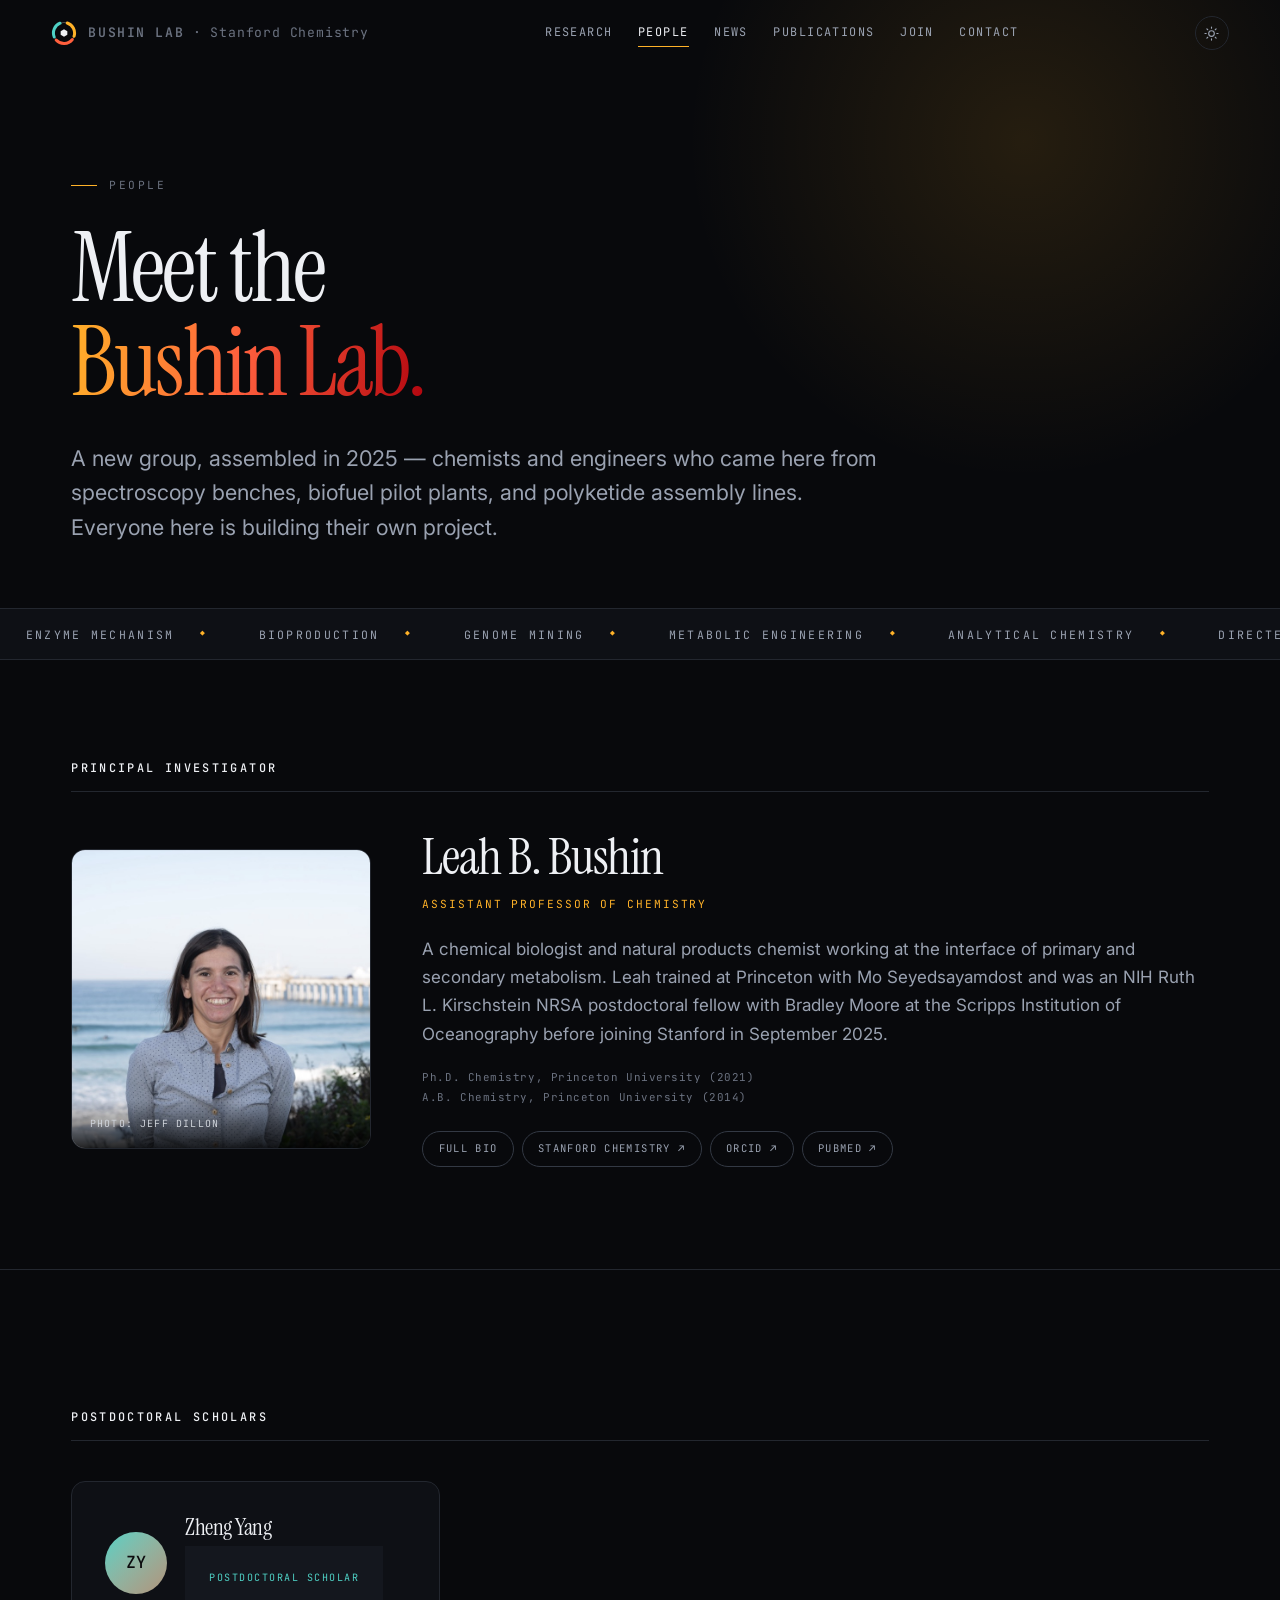
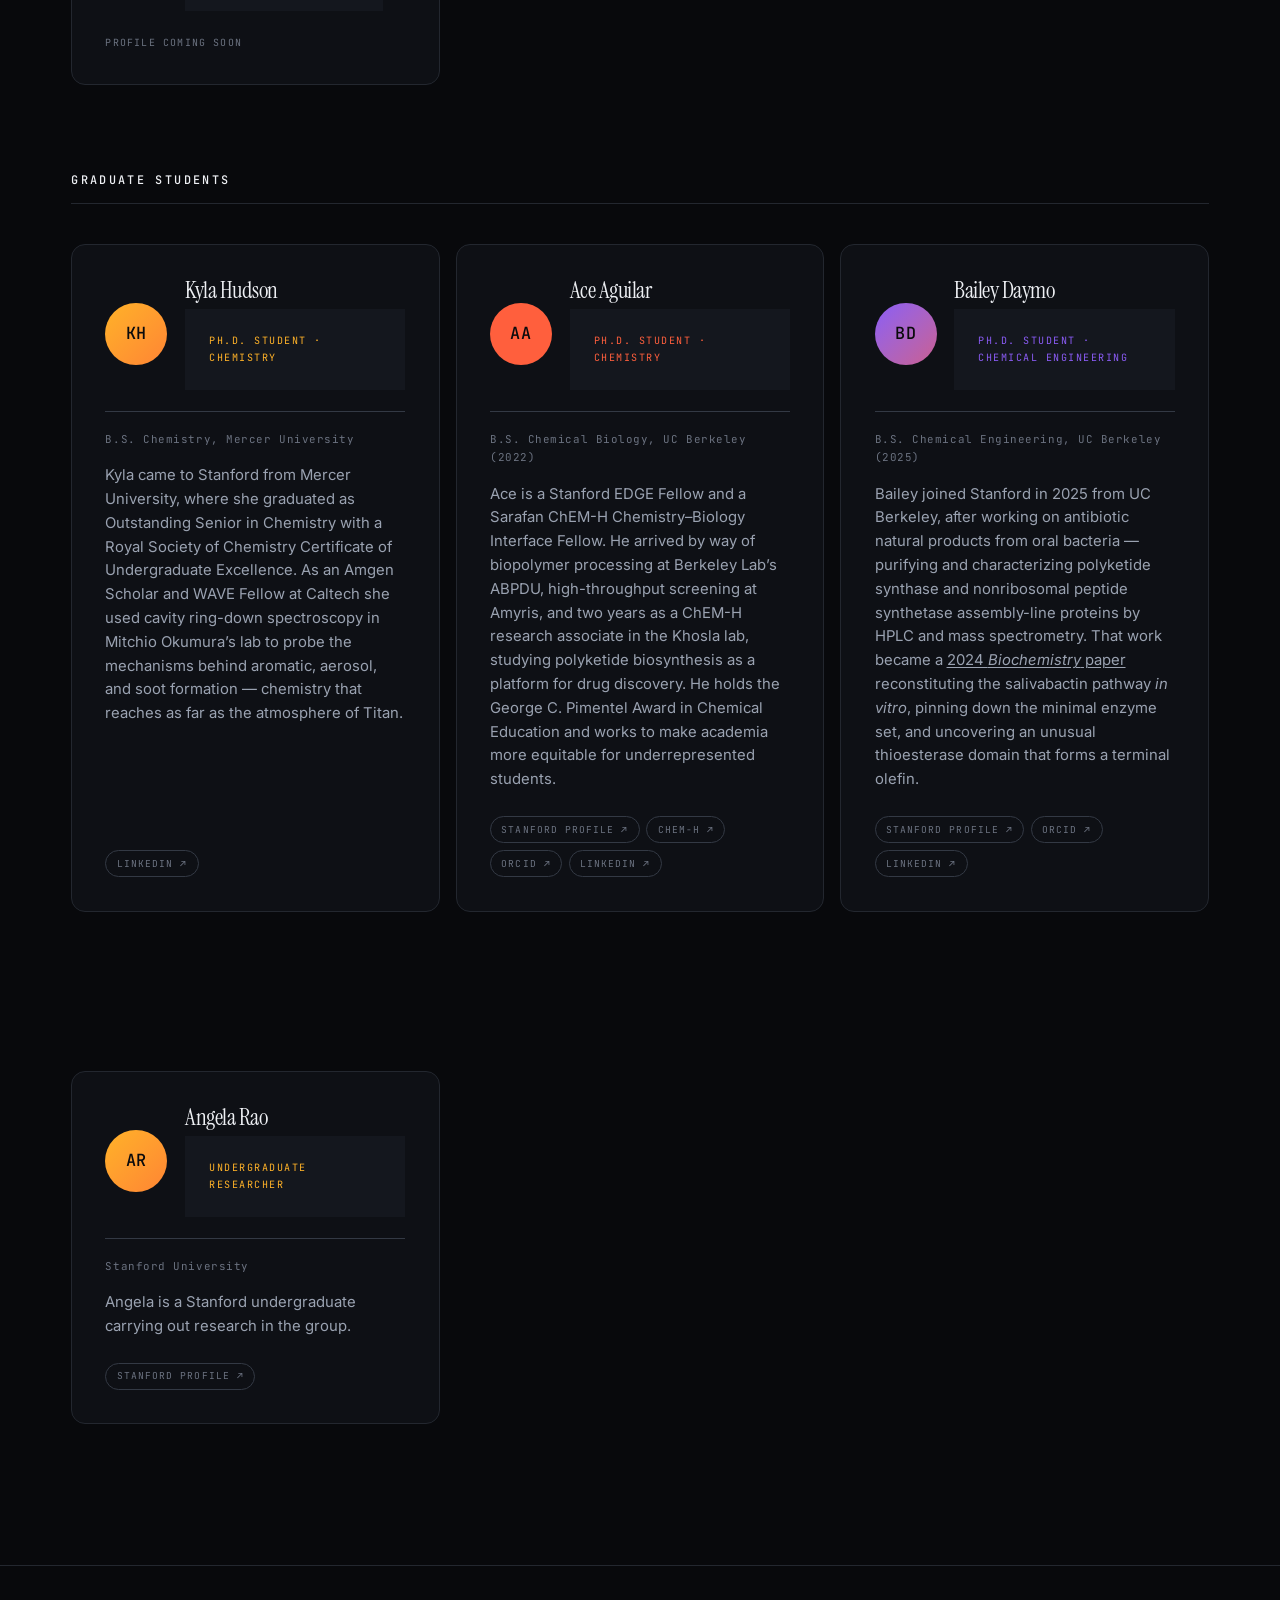
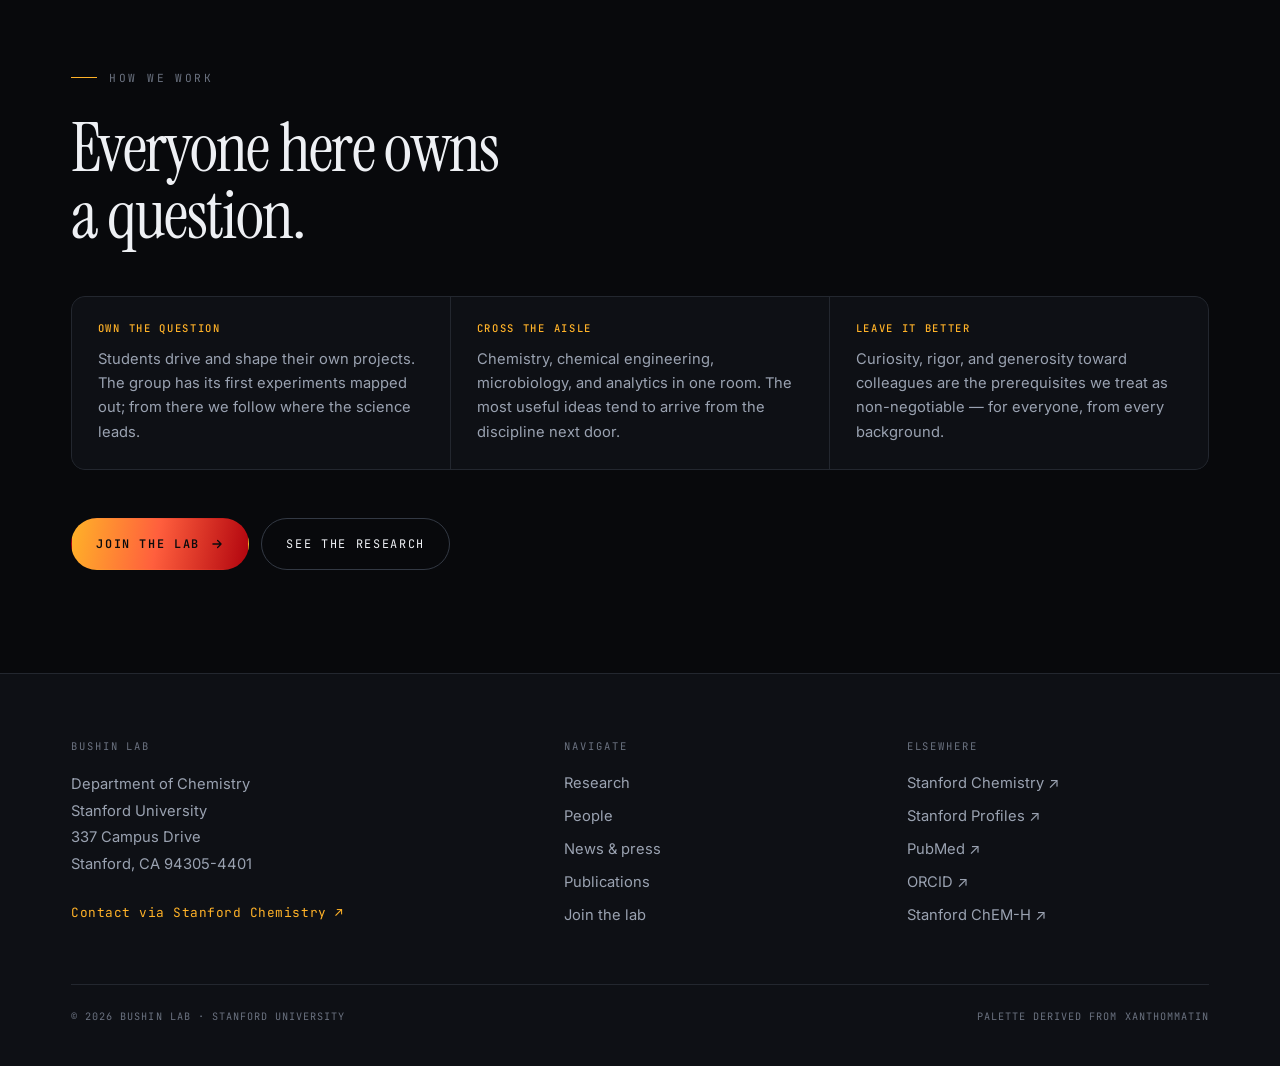
==== people.html @ 957e8f1e "Polish pass, mobile fixes, and a maintenance README Bug, mobile: publications were completely unclic" ====
<!doctype html>
<html lang="en" data-theme="dark">
<head>
<meta charset="utf-8">
<meta name="viewport" content="width=device-width, initial-scale=1">
<meta name="theme-color" content="#08090c" media="(prefers-color-scheme: dark)">
<meta name="theme-color" content="#fbfaf7" media="(prefers-color-scheme: light)">
<title>Meet the Bushin Lab — People · Stanford Chemistry</title>
<meta name="description" content="The people of the Bushin Lab at Stanford Chemistry — principal investigator Leah B. Bushin, postdoctoral scholars, graduate students, and undergraduate researchers.">
<link rel="canonical" href="https://yeatmanlab.github.io/bushin-lab-website/people.html">
<meta property="og:url" content="https://yeatmanlab.github.io/bushin-lab-website/people.html">

<meta property="og:type" content="website">
<meta property="og:title" content="Meet the Bushin Lab · Stanford Chemistry">
<meta property="og:description" content="The people building the Bushin Lab at Stanford Chemistry.">
<meta property="og:image" content="https://yeatmanlab.github.io/bushin-lab-website/assets/img/leah-bushin.jpg">
<meta name="twitter:card" content="summary_large_image">

<link rel="icon" href="data:image/svg+xml,%3Csvg%20xmlns='http://www.w3.org/2000/svg'%20viewBox='0%200%2032%2032'%20fill='none'%3E%3Cpath%20d='M20.02%203.64%20A13.0%2013.0%200%200%201%2028.36%2020.02'%20stroke='%23ffb228'%20stroke-width='3.6'%20stroke-linecap='round'/%3E%3Cpath%20d='M26.24%2024.00%20A13.0%2013.0%200%200%201%206.34%2024.70'%20stroke='%23ff5f3d'%20stroke-width='3.6'%20stroke-linecap='round'/%3E%3Cpath%20d='M3.95%2020.87%20A13.0%2013.0%200%200%201%2011.13%203.95'%20stroke='%234fd1c5'%20stroke-width='3.6'%20stroke-linecap='round'/%3E%3Cpath%20d='M16%2011.4l4.1%202.3v4.6L16%2020.6l-4.1-2.3v-4.6z'%20fill='%23b1040e'/%3E%3C/svg%3E">

<link rel="preconnect" href="https://fonts.googleapis.com">
<link rel="preconnect" href="https://fonts.gstatic.com" crossorigin>
<link href="https://fonts.googleapis.com/css2?family=Inter:wght@300;400;500;600&amp;family=Instrument+Serif:ital@0;1&amp;family=JetBrains+Mono:wght@400;500&amp;display=swap" rel="stylesheet">
<link rel="stylesheet" href="assets/css/style.css">
<noscript><style>.rv{opacity:1!important;transform:none!important}</style></noscript>
</head>
<body>
<div class="progress" aria-hidden="true"></div>
<a class="skip" href="#main">Skip to content</a>

<nav class="nav" aria-label="Primary">
  <a class="brand" href="index.html">
    <svg class="mark" viewBox="0 0 32 32" fill="none" aria-hidden="true">
      <!-- plasmid backbone with three engineered cassettes, and the molecule it makes -->
      <circle cx="16" cy="16" r="13" stroke="currentColor" stroke-width="1" opacity=".28"/>
      <path d="M20.02 3.64 A13.0 13.0 0 0 1 28.36 20.02" stroke="var(--amber)" stroke-width="3" stroke-linecap="round"/>
      <path d="M26.24 24.00 A13.0 13.0 0 0 1 6.34 24.70" stroke="var(--ember)" stroke-width="3" stroke-linecap="round"/>
      <path d="M3.95 20.87 A13.0 13.0 0 0 1 11.13 3.95" stroke="var(--cyan)" stroke-width="3" stroke-linecap="round"/>
      <path d="M16 11.4l4.1 2.3v4.6L16 20.6l-4.1-2.3v-4.6z" fill="currentColor"/>
    </svg>
    <span><b>Bushin Lab</b><i class="sfx"> · Stanford Chemistry</i></span>
  </a>

  <div class="nav-links">
    <a href="index.html#research">Research</a>
    <a href="people.html" aria-current="true">People</a>
    <a href="index.html#press">News</a>
    <a href="index.html#publications">Publications</a>
    <a href="index.html#join">Join</a>
    <a href="#contact">Contact</a>
  </div>

  <div style="display:flex;gap:.5rem;align-items:center">
    <button class="icon-btn" id="theme-toggle" aria-label="Toggle colour theme" title="Toggle light / dark">
      <svg width="15" height="15" viewBox="0 0 24 24" fill="none" stroke="currentColor" stroke-width="1.8" stroke-linecap="round" aria-hidden="true">
        <circle cx="12" cy="12" r="4.5"/><path d="M12 1.5v2M12 20.5v2M22.5 12h-2M3.5 12h-2M19.4 4.6l-1.4 1.4M6 18l-1.4 1.4M19.4 19.4L18 18M6 6L4.6 4.6"/>
      </svg>
    </button>
    <button class="icon-btn burger" aria-label="Menu" aria-expanded="false">
      <svg width="16" height="16" viewBox="0 0 24 24" stroke="currentColor" stroke-width="1.8" stroke-linecap="round" aria-hidden="true"><path d="M3 7h18M3 17h18"/></svg>
    </button>
  </div>
</nav>

<main id="main">

<!-- ==================================================== PAGE HEADER -->
<header class="page-head">
  <div class="wrap">
    <p class="eyebrow">People</p>
    <h1>Meet the<br><em class="hl">Bushin Lab.</em></h1>
    <p class="lede" style="margin-top:2rem">
      A new group, assembled in 2025 — chemists and engineers who came here
      from spectroscopy benches, biofuel pilot plants, and polyketide assembly lines.
      Everyone here is building their own project.
    </p>
  </div>
</header>

<div class="marquee" aria-hidden="true">
  <div class="marquee-track">
    <span>Enzyme mechanism</span><span>Bioproduction</span><span>Genome mining</span><span>Metabolic engineering</span>
    <span>Analytical chemistry</span><span>Directed evolution</span><span>Peptide natural products</span><span>Ommochrome pigments</span>
    <span>Enzyme mechanism</span><span>Bioproduction</span><span>Genome mining</span><span>Metabolic engineering</span>
    <span>Analytical chemistry</span><span>Directed evolution</span><span>Peptide natural products</span><span>Ommochrome pigments</span>
  </div>
</div>

<!-- =============================================================== PI -->
<section class="section" id="pi" style="padding-block:clamp(4rem,8vw,6.5rem)">
  <div class="wrap">
    <div class="group-head rv"><h2>Principal Investigator</h2></div>
    <div class="pi-banner rv" data-delay=".06">
      <figure class="portrait">
        <img src="assets/img/leah-bushin.jpg" alt="Portrait of Professor Leah B. Bushin" width="900" height="900" loading="lazy">
        <figcaption>Photo: Jeff Dillon</figcaption>
      </figure>
      <div>
        <h2 class="display" style="font-size:clamp(2.1rem,4.4vw,3.2rem)">Leah B. Bushin</h2>
        <p class="mono" style="font-size:.7rem;letter-spacing:.17em;text-transform:uppercase;color:var(--accent);margin-top:.8rem">
          Assistant Professor of Chemistry
        </p>
        <p style="margin-top:1.4rem;color:var(--fg-muted)">
          A chemical biologist and natural products chemist working at the interface of primary
          and secondary metabolism. Leah trained at Princeton with Mo Seyedsayamdost and was an
          NIH Ruth L. Kirschstein NRSA postdoctoral fellow with Bradley Moore at the Scripps
          Institution of Oceanography before joining Stanford in September 2025.
        </p>
        <p class="mono" style="margin-top:1.3rem;font-size:.68rem;letter-spacing:.05em;color:var(--fg-dim);line-height:1.8">
          Ph.D. Chemistry, Princeton University (2021)<br>
          A.B. Chemistry, Princeton University (2014)
        </p>
        <div class="chips">
          <a class="chip" href="index.html#pi">Full bio</a>
          <a class="chip" href="https://chemistry.stanford.edu/people/leah-b-bushin" target="_blank" rel="noopener">Stanford Chemistry ↗</a>
          <a class="chip" href="https://orcid.org/0000-0003-0538-2469" target="_blank" rel="noopener">ORCID ↗</a>
          <a class="chip" href="https://pubmed.ncbi.nlm.nih.gov/?term=Bushin+LB" target="_blank" rel="noopener">PubMed ↗</a>
        </div>
      </div>
    </div>
  </div>
</section>

<hr class="rule">

<!-- ============================================================ ROSTER -->
<section class="section" id="group">
  <div class="wrap">

    <!-- ---------------------------------------------- postdocs -->
    <div class="group">
      <div class="group-head rv"><h2>Postdoctoral Scholars</h2></div>
      <div class="people-grid people-grid--3 rv" data-delay=".06">
        <article class="person" style="--c:var(--cyan)">
          <div class="person-top">
            <div class="avatar" aria-hidden="true">ZY</div>
            <div>
              <h3>Zheng Yang</h3>
              <span class="role">Postdoctoral Scholar</span>
            </div>
          </div>
          <p class="pending">Profile coming soon</p>
        </article>
      </div>
    </div>

    <!-- ---------------------------------------- graduate students -->
    <div class="group">
      <div class="group-head rv"><h2>Graduate Students</h2></div>
      <div class="people-grid people-grid--3 rv" data-delay=".06">

        <article class="person" style="--c:var(--amber)">
          <div class="person-top">
            <div class="avatar" aria-hidden="true">KH</div>
            <div>
              <h3>Kyla Hudson</h3>
              <span class="role">Ph.D. Student · Chemistry</span>
            </div>
          </div>
          <p class="edu">B.S. Chemistry, Mercer University</p>
          <p>
            Kyla came to Stanford from Mercer University, where she graduated as Outstanding
            Senior in Chemistry with a Royal Society of Chemistry Certificate of Undergraduate
            Excellence. As an Amgen Scholar and WAVE Fellow at Caltech she used cavity
            ring-down spectroscopy in Mitchio Okumura’s lab to probe the mechanisms behind
            aromatic, aerosol, and soot formation — chemistry that reaches as far as the
            atmosphere of Titan.
          </p>
          <div class="links">
            <a href="https://www.linkedin.com/in/kyla-hudsonn/" target="_blank" rel="noopener">LinkedIn ↗</a>
          </div>
        </article>

        <article class="person" style="--c:var(--ember)">
          <div class="person-top">
            <div class="avatar" aria-hidden="true">AA</div>
            <div>
              <h3>Ace Aguilar</h3>
              <span class="role">Ph.D. Student · Chemistry</span>
            </div>
          </div>
          <p class="edu">B.S. Chemical Biology, UC Berkeley (2022)</p>
          <p>
            Ace is a Stanford EDGE Fellow and a Sarafan ChEM-H Chemistry–Biology Interface
            Fellow. He arrived by way of biopolymer processing at Berkeley Lab’s ABPDU,
            high-throughput screening at Amyris, and two years as a ChEM-H research associate
            in the Khosla lab, studying polyketide biosynthesis as a platform for drug
            discovery. He holds the George C. Pimentel Award in Chemical Education and works
            to make academia more equitable for underrepresented students.
          </p>
          <div class="links">
            <a href="https://profiles.stanford.edu/rolin-aguilar" target="_blank" rel="noopener">Stanford Profile ↗</a>
            <a href="https://chemh.stanford.edu/people/ace-aguilar" target="_blank" rel="noopener">ChEM-H ↗</a>
            <a href="https://orcid.org/0000-0002-5452-2037" target="_blank" rel="noopener">ORCID ↗</a>
            <a href="https://www.linkedin.com/in/aceaguilar/" target="_blank" rel="noopener">LinkedIn ↗</a>
          </div>
        </article>

        <article class="person" style="--c:var(--violet)">
          <div class="person-top">
            <div class="avatar" aria-hidden="true">BD</div>
            <div>
              <h3>Bailey Daymo</h3>
              <span class="role">Ph.D. Student · Chemical Engineering</span>
            </div>
          </div>
          <p class="edu">B.S. Chemical Engineering, UC Berkeley (2025)</p>
          <p>
            Bailey joined Stanford in 2025 from UC Berkeley, after working on antibiotic natural
            products from oral bacteria — purifying and characterizing polyketide synthase and
            nonribosomal peptide synthetase assembly-line proteins by HPLC and mass
            spectrometry. That work became a
            <a style="color:var(--fg-muted);text-decoration:underline;text-underline-offset:2px" href="https://doi.org/10.1021/acs.biochem.4c00515" target="_blank" rel="noopener">2024 <i>Biochemistry</i> paper</a>
            reconstituting the salivabactin pathway <i>in vitro</i>, pinning down the minimal enzyme
            set, and uncovering an unusual thioesterase domain that forms a terminal olefin.
          </p>
          <div class="links">
            <a href="https://profiles.stanford.edu/bailey-daymo" target="_blank" rel="noopener">Stanford Profile ↗</a>
            <a href="https://orcid.org/0009-0009-1324-4315" target="_blank" rel="noopener">ORCID ↗</a>
            <a href="https://www.linkedin.com/in/baileydaymo/" target="_blank" rel="noopener">LinkedIn ↗</a>
          </div>
        </article>

      </div>
    </div>

    <!-- ------------------------------------------- undergraduates -->
    <div class="group">
      <div class="group-head rv"><h2>Undergraduate Researchers</h2></div>
      <div class="people-grid people-grid--3 rv" data-delay=".06">
        <article class="person" style="--c:var(--amber)">
          <div class="person-top">
            <div class="avatar" aria-hidden="true">AR</div>
            <div>
              <h3>Angela Rao</h3>
              <span class="role">Undergraduate Researcher</span>
            </div>
          </div>
          <p class="edu">Stanford University</p>
          <p>
            Angela is a Stanford undergraduate carrying out research in the group.
          </p>
          <div class="links">
            <a href="https://profiles.stanford.edu/335973" target="_blank" rel="noopener">Stanford Profile ↗</a>
          </div>
        </article>
      </div>
    </div>

  </div>
</section>

<hr class="rule">

<!-- =========================================================== CULTURE -->
<section class="section" id="culture" style="padding-block:clamp(4rem,8vw,6.5rem)">
  <div class="wrap">
    <div class="rv">
      <p class="eyebrow">How we work</p>
      <h2 class="display">Everyone here owns<br>a question.</h2>
    </div>
    <div class="values rv" data-delay=".08">
      <div class="value">
        <h3>Own the question</h3>
        <p>Students drive and shape their own projects. The group has its first experiments mapped out; from there we follow where the science leads.</p>
      </div>
      <div class="value">
        <h3>Cross the aisle</h3>
        <p>Chemistry, chemical engineering, microbiology, and analytics in one room. The most useful ideas tend to arrive from the discipline next door.</p>
      </div>
      <div class="value">
        <h3>Leave it better</h3>
        <p>Curiosity, rigor, and generosity toward colleagues are the prerequisites we treat as non-negotiable — for everyone, from every background.</p>
      </div>
    </div>

    <div class="hero-cta" style="animation:none;opacity:1;margin-top:3rem">
      <a class="btn btn--solid" href="index.html#join">
        Join the lab
        <svg width="14" height="14" viewBox="0 0 24 24" fill="none" stroke="currentColor" stroke-width="2.2" stroke-linecap="round" stroke-linejoin="round" aria-hidden="true"><path d="M5 12h14M13 6l6 6-6 6"/></svg>
      </a>
      <a class="btn btn--ghost" href="index.html#research">See the research</a>
    </div>
  </div>
</section>

<!-- =========================================================== FOOTER -->
<footer class="footer" id="contact">
  <div class="wrap">
    <div class="footer-grid">
      <div>
        <h4>Bushin Lab</h4>
        <p class="address">
          Department of Chemistry<br>
          Stanford University<br>
          337 Campus Drive<br>
          Stanford, CA 94305-4401
        </p>
        <p style="margin-top:1.25rem">
          <a class="mono" style="font-size:.8rem;letter-spacing:.04em;color:var(--accent)" href="https://chemistry.stanford.edu/people/leah-b-bushin" target="_blank" rel="noopener">
            Contact via Stanford Chemistry ↗
          </a>
        </p>
      </div>

      <div>
        <h4>Navigate</h4>
        <ul>
          <li><a href="index.html#research">Research</a></li>
          <li><a href="people.html">People</a></li>
          <li><a href="index.html#press">News &amp; press</a></li>
          <li><a href="index.html#publications">Publications</a></li>
          <li><a href="index.html#join">Join the lab</a></li>
        </ul>
      </div>

      <div>
        <h4>Elsewhere</h4>
        <ul>
          <li><a href="https://chemistry.stanford.edu/" target="_blank" rel="noopener">Stanford Chemistry ↗</a></li>
          <li><a href="https://profiles.stanford.edu/leah-bushin" target="_blank" rel="noopener">Stanford Profiles ↗</a></li>
          <li><a href="https://pubmed.ncbi.nlm.nih.gov/?term=Bushin+LB" target="_blank" rel="noopener">PubMed ↗</a></li>
          <li><a href="https://orcid.org/0000-0003-0538-2469" target="_blank" rel="noopener">ORCID ↗</a></li>
          <li><a href="https://chemh.stanford.edu/" target="_blank" rel="noopener">Stanford ChEM-H ↗</a></li>
        </ul>
      </div>
    </div>

    <div class="colophon">
      <span>© <span id="year">2026</span> Bushin Lab · Stanford University</span>
      <span>Palette derived from xanthommatin</span>
    </div>
  </div>
</footer>
</main>

<script src="assets/js/main.js" defer></script>
</body>
</html>
---- assets/css/style.css ----
/* ==========================================================================
   Bushin Lab — Stanford Chemistry
   Palette derived from xanthommatin, the ommochrome pigment the lab
   taught a microbe to make: amber -> ember -> deep violet-black.
   ========================================================================== */

:root {
  --bg:            #08090c;
  --bg-elev:       #0e1015;
  --bg-elev-2:     #14171e;
  --line:          #23272f;
  --line-strong:   #333944;
  --fg:            #eef0f4;
  --fg-muted:      #9aa2b1;
  --fg-dim:        #6b7280;

  --amber:         #ffb228;   /* oxidized xanthommatin */
  --ember:         #ff5f3d;   /* reduced form */
  --cardinal:      #b1040e;   /* Stanford */
  --cyan:          #4fd1c5;   /* cofactor-blue accent */
  --violet:        #8b5cf6;

  --accent:        var(--amber);
  --grad: linear-gradient(100deg, var(--amber) 0%, var(--ember) 48%, var(--cardinal) 100%);

  --ff-display: "Instrument Serif", "Canela", Georgia, "Times New Roman", serif;
  --ff-sans: "Inter", -apple-system, BlinkMacSystemFont, "Segoe UI", Helvetica, Arial, sans-serif;
  --ff-mono: "JetBrains Mono", ui-monospace, "SF Mono", SFMono-Regular, Menlo, monospace;

  --maxw: 1240px;
  --gut: clamp(1.25rem, 4vw, 4rem);
  --r: 14px;
  --ease: cubic-bezier(.16,1,.3,1);
}

html[data-theme="light"] {
  --bg:            #fbfaf7;
  --bg-elev:       #ffffff;
  --bg-elev-2:     #f3f1ec;
  --line:          #e2ded4;
  --line-strong:   #cdc7b9;
  --fg:            #12131a;
  --fg-muted:      #5a6070;
  --fg-dim:        #878d9c;
  --amber:         #c9770a;
  --ember:         #d83f1c;
  --cyan:          #0f8b80;
  --violet:        #6d3fd6;
}

/* ---------- reset ---------- */
*, *::before, *::after { box-sizing: border-box; }
* { margin: 0; }
html { -webkit-text-size-adjust: 100%; scroll-behavior: smooth; }
@media (prefers-reduced-motion: reduce) {
  html { scroll-behavior: auto; }
  *, *::before, *::after { animation-duration: .001ms !important; transition-duration: .001ms !important; }
}
body {
  background: var(--bg);
  color: var(--fg);
  font-family: var(--ff-sans);
  font-size: 17px;
  line-height: 1.65;
  -webkit-font-smoothing: antialiased;
  overflow-x: hidden;
  transition: background .4s var(--ease), color .4s var(--ease);
}
img, canvas, svg { display: block; max-width: 100%; }
a { color: inherit; text-decoration: none; }
button { font: inherit; color: inherit; background: none; border: 0; cursor: pointer; }
::selection { background: var(--ember); color: #fff; }

/* ---------- layout ---------- */
.wrap { width: 100%; max-width: var(--maxw); margin-inline: auto; padding-inline: var(--gut); }
.section { padding-block: clamp(5rem, 11vw, 9.5rem); position: relative; }
.rule { height: 1px; background: var(--line); border: 0; }

.eyebrow {
  font-family: var(--ff-mono);
  font-size: .7rem;
  letter-spacing: .22em;
  text-transform: uppercase;
  color: var(--fg-dim);
  display: flex; align-items: center; gap: .75rem;
  margin-bottom: 1.75rem;
}
.eyebrow::before {
  content: ""; width: 26px; height: 1px; background: var(--accent); flex: none;
}

h1, h2, h3 { font-weight: 500; line-height: 1.05; letter-spacing: -.02em; }
.display {
  font-family: var(--ff-display);
  font-weight: 400;
  letter-spacing: -.025em;
  line-height: .98;
}
h2.display { font-size: clamp(2.35rem, 5.6vw, 4.25rem); }
h3 { font-size: 1.2rem; letter-spacing: -.01em; }
.lede { font-size: clamp(1.08rem, 1.7vw, 1.35rem); color: var(--fg-muted); line-height: 1.6; max-width: 62ch; }
.mono { font-family: var(--ff-mono); }
em.hl { font-style: normal; background: var(--grad); -webkit-background-clip: text; background-clip: text; color: transparent; }

/* ---------- nav ---------- */
.nav {
  position: fixed; inset: 0 0 auto 0; z-index: 100;
  display: flex; align-items: center; justify-content: space-between;
  gap: 1rem;
  padding: 1rem var(--gut);
  transition: background .35s var(--ease), border-color .35s var(--ease), padding .35s var(--ease);
  border-bottom: 1px solid transparent;
}
.nav.stuck {
  background: color-mix(in srgb, var(--bg) 82%, transparent);
  backdrop-filter: saturate(160%) blur(14px);
  -webkit-backdrop-filter: saturate(160%) blur(14px);
  border-bottom-color: var(--line);
  padding-block: .6rem;
}
.brand { display: flex; align-items: center; gap: .7rem; font-family: var(--ff-mono); font-size: .82rem; letter-spacing: .06em; }
.brand b { font-weight: 600; letter-spacing: .12em; text-transform: uppercase; }
.brand span { color: var(--fg-dim); }
.brand .sfx { font-style: normal; }
/* the department suffix wraps to a second line on narrow phones */
@media (max-width: 430px) { .brand .sfx { display: none; } }
.mark { width: 26px; height: 26px; flex: none; }
.mark circle, .mark path, .mark line { vector-effect: non-scaling-stroke; }
.nav-links { display: flex; align-items: center; gap: 1.6rem; }
.nav-links a {
  font-family: var(--ff-mono); font-size: .74rem; letter-spacing: .12em; text-transform: uppercase;
  color: var(--fg-muted); position: relative; padding-block: .25rem;
  transition: color .25s;
}
.nav-links a::after {
  content: ""; position: absolute; left: 0; bottom: 0; height: 1px; width: 0;
  background: var(--accent); transition: width .3s var(--ease);
}
.nav-links a:hover { color: var(--fg); }
.nav-links a:hover::after, .nav-links a[aria-current="true"]::after { width: 100%; }
.nav-links a[aria-current="true"] { color: var(--fg); }

.icon-btn {
  width: 34px; height: 34px; display: grid; place-items: center;
  border: 1px solid var(--line); border-radius: 50%;
  color: var(--fg-muted); transition: .25s var(--ease);
}
.icon-btn:hover { color: var(--fg); border-color: var(--accent); transform: rotate(18deg); }
.burger { display: none; }

@media (max-width: 900px) {
  .nav-links {
    position: fixed; inset: 0; flex-direction: column; justify-content: center;
    background: var(--bg); gap: 1.4rem;
    padding: 5rem var(--gut) 2rem; overflow-y: auto;
    /* visibility, not just transform: on short viewports the centred column
       overflows the panel and would otherwise peek out while closed */
    transform: translateY(-100%); visibility: hidden;
    transition: transform .5s var(--ease), visibility .5s var(--ease);
  }
  .nav-links a { font-size: 1.05rem; }
  body.menu-open .nav-links { transform: none; visibility: visible; }
  .burger { display: grid; z-index: 2; }
  /* keep the wordmark and theme toggle reachable above the open panel */
  .brand, #theme-toggle { position: relative; z-index: 2; }
}

/* ---------- hero ---------- */
.hero { position: relative; min-height: 100svh; display: flex; align-items: center; overflow: hidden; }
#lattice {
  position: absolute; inset: 0; width: 100%; height: 100%;
  opacity: .85; z-index: 0;
}
.hero::after {
  content: ""; position: absolute; inset: 0; z-index: 1; pointer-events: none;
  background:
    radial-gradient(120% 80% at 78% 22%, transparent 0%, var(--bg) 78%),
    linear-gradient(to top, var(--bg) 2%, transparent 40%);
}
.hero .wrap { position: relative; z-index: 2; padding-block: 9rem 5rem; }

.hero h1 {
  font-family: var(--ff-display);
  font-weight: 400;
  font-size: clamp(2.9rem, 8.2vw, 7.2rem);
  line-height: .95;
  letter-spacing: -.03em;
  max-width: 17ch;
}
.hero h1 .line { display: block; overflow: hidden; }
.hero h1 .line > span { display: block; transform: translateY(105%); animation: rise 1.05s var(--ease) forwards; }
.hero h1 .line:nth-child(2) > span { animation-delay: .09s; }
.hero h1 .line:nth-child(3) > span { animation-delay: .18s; }
.hero h1 .line:nth-child(4) > span { animation-delay: .27s; }
@keyframes rise { to { transform: none; } }

.hero .lede { margin-top: 2rem; opacity: 0; animation: fade .9s .5s var(--ease) forwards; }
.hero-cta { display: flex; flex-wrap: wrap; gap: .8rem; margin-top: 2.6rem; opacity: 0; animation: fade .9s .65s var(--ease) forwards; }
@keyframes fade { to { opacity: 1; } }

.btn {
  display: inline-flex; align-items: center; gap: .6rem;
  font-family: var(--ff-mono); font-size: .74rem; letter-spacing: .14em; text-transform: uppercase;
  padding: .95rem 1.5rem; border-radius: 999px; border: 1px solid var(--line-strong);
  transition: .3s var(--ease); position: relative; overflow: hidden;
}
.btn svg { transition: transform .3s var(--ease); }
.btn:hover svg { transform: translateX(4px); }
.btn--solid { background: var(--grad); color: #0b0b0d; border-color: transparent; font-weight: 600; }
.btn--solid:hover { filter: brightness(1.1); transform: translateY(-2px); box-shadow: 0 12px 30px -12px var(--ember); }
.btn--ghost:hover { border-color: var(--accent); color: var(--accent); }

.hero-meta {
  position: absolute; bottom: 2rem; left: var(--gut); right: var(--gut); z-index: 2;
  display: flex; justify-content: space-between; align-items: flex-end; gap: 2rem;
  font-family: var(--ff-mono); font-size: .68rem; letter-spacing: .16em; text-transform: uppercase; color: var(--fg-dim);
  opacity: 0; animation: fade 1s 1s var(--ease) forwards;
}
.scroll-hint { display: flex; align-items: center; gap: .6rem; }
.scroll-hint i { display: block; width: 1px; height: 34px; background: linear-gradient(var(--accent), transparent); animation: drop 1.9s infinite; }
@keyframes drop { 0%{transform:scaleY(0);transform-origin:top} 45%{transform:scaleY(1);transform-origin:top} 55%{transform:scaleY(1);transform-origin:bottom} 100%{transform:scaleY(0);transform-origin:bottom} }
@media (max-width: 700px) { .hero-meta > :not(.scroll-hint) { display: none; } }

/* ---------- marquee ---------- */
.marquee {
  border-block: 1px solid var(--line);
  overflow: hidden; padding-block: .95rem;
  background: var(--bg-elev);
}
.marquee-track { display: flex; width: max-content; animation: slide 46s linear infinite; }
.marquee:hover .marquee-track { animation-play-state: paused; }
@keyframes slide { to { transform: translateX(-50%); } }
.marquee span {
  font-family: var(--ff-mono); font-size: .72rem; letter-spacing: .2em; text-transform: uppercase;
  color: var(--fg-muted); padding-inline: 1.6rem; white-space: nowrap;
  display: inline-flex; align-items: center; gap: 1.6rem;
}
.marquee span::after { content: "◆"; color: var(--accent); font-size: .5rem; }

/* ---------- reveal ---------- */
.rv { opacity: 0; transform: translateY(26px); transition: opacity .9s var(--ease), transform .9s var(--ease); }
.rv.in { opacity: 1; transform: none; }

/* ---------- mission ---------- */
.mission-grid { display: grid; grid-template-columns: 1fr; gap: clamp(2rem, 5vw, 5rem); align-items: start; }
@media (min-width: 900px) { .mission-grid { grid-template-columns: minmax(0,1.35fr) minmax(0,1fr); } }
.big-statement {
  font-family: var(--ff-display); font-weight: 400;
  font-size: clamp(1.75rem, 3.5vw, 3rem); line-height: 1.16; letter-spacing: -.02em;
}
.big-statement .dim { color: var(--fg-dim); }
.side-note { border-left: 1px solid var(--line); padding-left: 1.6rem; }
.side-note p + p { margin-top: 1rem; }
.side-note p { color: var(--fg-muted); font-size: .98rem; }

/* ---------- stats ---------- */
.stats { display: grid; grid-template-columns: repeat(2, 1fr); gap: 1px; background: var(--line); border: 1px solid var(--line); border-radius: var(--r); overflow: hidden; margin-top: 4rem; }
@media (min-width: 780px) { .stats { grid-template-columns: repeat(4, 1fr); } }
.stat { background: var(--bg); padding: 1.75rem 1.4rem; transition: background .3s; }
.stat:hover { background: var(--bg-elev); }
.stat b { display: block; font-family: var(--ff-display); font-size: clamp(2.1rem, 4vw, 3rem); line-height: 1; letter-spacing: -.03em; }
.stat b .u { font-size: .42em; color: var(--accent); vertical-align: baseline; margin-left: .12em; letter-spacing: .02em; }
.stat small { display: block; margin-top: .6rem; font-family: var(--ff-mono); font-size: .66rem; letter-spacing: .16em; text-transform: uppercase; color: var(--fg-dim); line-height: 1.5; }

/* ---------- research cards ---------- */
.cards { display: grid; gap: 1px; background: var(--line); border: 1px solid var(--line); border-radius: var(--r); overflow: hidden; margin-top: 3.5rem; }
@media (min-width: 860px) { .cards { grid-template-columns: repeat(2, 1fr); } }
.card {
  background: var(--bg); padding: clamp(1.6rem, 3vw, 2.6rem);
  position: relative; overflow: hidden; transition: background .4s var(--ease);
  min-height: 320px; display: flex; flex-direction: column;
}
.card::before {
  content: ""; position: absolute; inset: 0;
  background: radial-gradient(420px 260px at var(--mx,50%) var(--my,0%), color-mix(in srgb, var(--c, var(--amber)) 13%, transparent), transparent 70%);
  opacity: 0; transition: opacity .45s var(--ease); pointer-events: none;
}
.card:hover::before { opacity: 1; }
.card:hover { background: var(--bg-elev); }
.card-num { font-family: var(--ff-mono); font-size: .68rem; letter-spacing: .2em; color: var(--c, var(--amber)); }
.card h3 { margin-top: 1.1rem; font-size: clamp(1.3rem, 2.2vw, 1.75rem); font-family: var(--ff-display); font-weight: 400; letter-spacing: -.02em; line-height: 1.12; }
.card p { margin-top: .9rem; color: var(--fg-muted); font-size: .97rem; }
.tags { margin-top: auto; padding-top: 1.75rem; display: flex; flex-wrap: wrap; gap: .45rem; }
.tag {
  font-family: var(--ff-mono); font-size: .62rem; letter-spacing: .12em; text-transform: uppercase;
  padding: .32rem .7rem; border: 1px solid var(--line-strong); border-radius: 999px; color: var(--fg-dim);
  transition: .25s;
}
.card:hover .tag { border-color: color-mix(in srgb, var(--c, var(--amber)) 45%, transparent); color: var(--fg-muted); }
.card .glyph { position: absolute; right: -30px; bottom: -30px; width: 190px; opacity: .06; color: var(--c, var(--amber)); transition: .6s var(--ease); }
.card:hover .glyph { opacity: .14; transform: rotate(-8deg) scale(1.05); }

/* ---------- PI ---------- */
.pi { display: grid; gap: clamp(2rem, 5vw, 4.5rem); align-items: start; }
@media (min-width: 880px) { .pi { grid-template-columns: minmax(0, 380px) minmax(0, 1fr); } }
.portrait { position: relative; border-radius: var(--r); overflow: hidden; border: 1px solid var(--line); }
.portrait img { width: 100%; height: auto; aspect-ratio: 4/5; object-fit: cover; object-position: center 22%; filter: grayscale(.15) contrast(1.02); transition: filter .6s var(--ease), transform 1s var(--ease); }
.portrait:hover img { filter: none; transform: scale(1.03); }
.portrait figcaption {
  position: absolute; inset: auto 0 0 0; padding: 1rem 1.1rem;
  background: linear-gradient(to top, rgba(0,0,0,.82), transparent);
  font-family: var(--ff-mono); font-size: .62rem; letter-spacing: .12em; text-transform: uppercase; color: #cfd3da;
}
.cv { list-style: none; padding: 0; margin-top: 2.2rem; border-top: 1px solid var(--line); }
.cv li { display: grid; grid-template-columns: 5.5rem 1fr; gap: 1rem; padding-block: .95rem; border-bottom: 1px solid var(--line); align-items: baseline; }
.cv .yr { font-family: var(--ff-mono); font-size: .72rem; color: var(--accent); letter-spacing: .06em; }
.cv--coverage .yr { color: var(--fg-dim); }
.cv--coverage .yr.key { color: var(--accent); }
.cv .what { font-size: .95rem; }
.cv .what small { display: block; color: var(--fg-dim); font-size: .82rem; margin-top: .15rem; }
.quote {
  margin-top: 2.4rem; padding: 1.6rem 1.8rem; border-radius: var(--r);
  background: var(--bg-elev); border: 1px solid var(--line); position: relative;
}
.quote p { font-family: var(--ff-display); font-size: clamp(1.1rem, 1.9vw, 1.45rem); line-height: 1.35; letter-spacing: -.01em; }
.quote cite { display: block; margin-top: 1rem; font-family: var(--ff-mono); font-size: .66rem; letter-spacing: .16em; text-transform: uppercase; color: var(--fg-dim); font-style: normal; }
.chips { display: flex; flex-wrap: wrap; gap: .5rem; margin-top: 1.5rem; }

/* ---------- publications ---------- */
.filters { display: flex; flex-wrap: wrap; gap: .5rem; margin: 2.5rem 0 .5rem; }
.chip {
  font-family: var(--ff-mono); font-size: .66rem; letter-spacing: .13em; text-transform: uppercase;
  padding: .5rem .95rem; border: 1px solid var(--line-strong); border-radius: 999px;
  color: var(--fg-muted); transition: .25s var(--ease);
}
.chip:hover { color: var(--fg); border-color: var(--fg-dim); }
.chip[aria-pressed="true"] { background: var(--fg); color: var(--bg); border-color: var(--fg); }

.pubs { list-style: none; padding: 0; margin-top: 1.5rem; border-top: 1px solid var(--line); }
.pub {
  display: grid; grid-template-columns: 4.5rem minmax(0,1fr) auto; gap: 1.2rem; align-items: baseline;
  padding: 1.5rem 1rem 1.5rem .4rem; border-bottom: 1px solid var(--line);
  position: relative; transition: background .3s var(--ease), padding .3s var(--ease);
}
.pub:hover { background: var(--bg-elev); padding-left: 1.2rem; }
.pub[hidden] { display: none; }
.pub .yr { font-family: var(--ff-mono); font-size: .78rem; color: var(--fg-dim); }
.pub:hover .yr { color: var(--accent); }
.pub h3 { font-weight: 500; font-size: 1.02rem; line-height: 1.35; letter-spacing: -.01em; }
.pub .authors { display: block; margin-top: .45rem; color: var(--fg-dim); font-size: .85rem; line-height: 1.5; }
.pub .authors b { color: var(--fg-muted); font-weight: 600; }
.pub .jr { display: inline-block; margin-top: .55rem; font-family: var(--ff-mono); font-size: .68rem; letter-spacing: .1em; text-transform: uppercase; color: var(--fg-muted); }
.pub .jr.top { color: var(--accent); }
.pub .go { font-family: var(--ff-mono); font-size: .66rem; letter-spacing: .12em; text-transform: uppercase; color: var(--fg-dim); white-space: nowrap; opacity: 0; transform: translateX(-6px); transition: .3s var(--ease); }
.pub:hover .go { opacity: 1; transform: none; color: var(--accent); }
@media (max-width: 720px) {
  .pub { grid-template-columns: 3.2rem 1fr; }
  /* the hover-reveal link is unreachable on touch: show it inline instead */
  .pub .go {
    grid-column: 2; justify-self: start;
    margin-top: 0; opacity: 1; transform: none; color: var(--accent);
  }
}

/* ---------- join ---------- */
.join { position: relative; overflow: hidden; }
.join-inner {
  border: 1px solid var(--line); border-radius: var(--r); background: var(--bg-elev);
  padding: clamp(2rem, 5vw, 4rem); position: relative; overflow: hidden;
}
.join-inner::before {
  content: ""; position: absolute; inset: -50%;
  background: conic-gradient(from 180deg, transparent 0deg, color-mix(in srgb, var(--amber) 26%, transparent) 60deg, transparent 130deg);
  animation: spin 16s linear infinite; opacity: .28;
}
@keyframes spin { to { transform: rotate(360deg); } }
.join-inner > * { position: relative; }
.roles { display: grid; gap: 1px; background: var(--line); border: 1px solid var(--line); border-radius: 10px; overflow: hidden; margin-top: 2.5rem; }
@media (min-width: 780px) { .roles { grid-template-columns: repeat(3, 1fr); } }
.role { background: var(--bg-elev-2); padding: 1.5rem; transition: background .3s; }
.role:hover { background: var(--bg); }
.role h3 { font-size: 1rem; }
.role p { color: var(--fg-muted); font-size: .9rem; margin-top: .5rem; }
.role .status { font-family: var(--ff-mono); font-size: .62rem; letter-spacing: .14em; text-transform: uppercase; color: var(--cyan); display: flex; align-items: center; gap: .45rem; margin-bottom: .8rem; }
.role .status::before { content: ""; width: 6px; height: 6px; border-radius: 50%; background: var(--cyan); box-shadow: 0 0 0 0 currentColor; animation: pulse 2.4s infinite; }
@keyframes pulse { 0%{box-shadow:0 0 0 0 color-mix(in srgb, var(--cyan) 60%, transparent)} 70%{box-shadow:0 0 0 9px transparent} 100%{box-shadow:0 0 0 0 transparent} }

/* ---------- footer ---------- */
.footer { border-top: 1px solid var(--line); padding-block: 4rem 2.5rem; background: var(--bg-elev); }
.footer-grid { display: grid; gap: 2.5rem; }
@media (min-width: 800px) { .footer-grid { grid-template-columns: 1.5fr 1fr 1fr; } }
.footer h4 { font-family: var(--ff-mono); font-size: .66rem; letter-spacing: .18em; text-transform: uppercase; color: var(--fg-dim); font-weight: 400; margin-bottom: 1rem; }
.footer a { color: var(--fg-muted); transition: color .25s; }
.footer a:hover { color: var(--accent); }
.footer ul { list-style: none; padding: 0; display: grid; gap: .55rem; font-size: .92rem; }
.address { font-size: .92rem; color: var(--fg-muted); line-height: 1.8; }
.colophon { margin-top: 3.5rem; padding-top: 1.5rem; border-top: 1px solid var(--line); display: flex; flex-wrap: wrap; gap: 1rem; justify-content: space-between; font-family: var(--ff-mono); font-size: .64rem; letter-spacing: .1em; text-transform: uppercase; color: var(--fg-dim); }

/* ---------- progress bar ---------- */
.progress { position: fixed; top: 0; left: 0; height: 2px; z-index: 200; background: var(--grad); width: 0; }

/* ---------- misc ---------- */
.skip { position: absolute; left: -9999px; }
.skip:focus { left: var(--gut); top: .75rem; z-index: 300; background: var(--fg); color: var(--bg); padding: .6rem 1rem; border-radius: 6px; }
:focus-visible { outline: 2px solid var(--accent); outline-offset: 3px; border-radius: 4px; }

/* ==========================================================================
   People page
   ========================================================================== */

.page-head { padding-block: clamp(7rem, 14vw, 11rem) clamp(2.5rem, 5vw, 4rem); position: relative; overflow: hidden; }
.page-head::before {
  content: ""; position: absolute; top: -40%; right: -10%; width: 60vw; height: 60vw; pointer-events: none;
  background: radial-gradient(circle, color-mix(in srgb, var(--amber) 12%, transparent), transparent 62%);
}
.page-head > * { position: relative; }
.page-head h1 {
  font-family: var(--ff-display); font-weight: 400;
  font-size: clamp(2.7rem, 7.5vw, 6rem); line-height: .97; letter-spacing: -.03em; max-width: 20ch;
}

/* --- roster group --- */
.group + .group { margin-top: clamp(3.5rem, 7vw, 6rem); }
.group-head {
  display: flex; align-items: baseline; gap: 1rem; flex-wrap: wrap;
  padding-bottom: 1rem; border-bottom: 1px solid var(--line); margin-bottom: 2.5rem;
}
.group-head h2 {
  font-family: var(--ff-mono); font-size: .74rem; letter-spacing: .2em; text-transform: uppercase;
  color: var(--fg); font-weight: 500;
}
.group-head .n { font-family: var(--ff-mono); font-size: .68rem; color: var(--accent); letter-spacing: .1em; }

/* Discrete bordered cards rather than a hairline grid: groups have uneven
   member counts, and empty cells in a shared-background grid read as gaps. */
.people-grid { display: grid; gap: 1rem; align-items: stretch; }
@media (min-width: 760px)  { .people-grid { grid-template-columns: repeat(2, 1fr); } }
@media (min-width: 1120px) { .people-grid--3 { grid-template-columns: repeat(3, 1fr); } }

.person {
  background: var(--bg-elev); padding: clamp(1.5rem, 2.6vw, 2.1rem);
  border: 1px solid var(--line); border-radius: var(--r);
  display: flex; flex-direction: column; position: relative; overflow: hidden;
  transition: background .4s var(--ease), border-color .4s var(--ease), transform .4s var(--ease);
}
.person::before {
  content: ""; position: absolute; inset: 0; pointer-events: none; opacity: 0;
  background: radial-gradient(360px 220px at 50% -10%, color-mix(in srgb, var(--c, var(--amber)) 12%, transparent), transparent 70%);
  transition: opacity .45s var(--ease);
}
.person:hover {
  background: var(--bg-elev-2);
  border-color: color-mix(in srgb, var(--c, var(--amber)) 45%, var(--line));
  transform: translateY(-3px);
}
.person:hover::before { opacity: 1; }

.avatar {
  width: 62px; height: 62px; flex: none; border-radius: 50%;
  display: grid; place-items: center;
  font-family: var(--ff-mono); font-size: 1.05rem; font-weight: 500; letter-spacing: .04em;
  color: #0b0b0d;
  background: linear-gradient(135deg, var(--c, var(--amber)), color-mix(in srgb, var(--c, var(--amber)) 45%, var(--ember)));
  transition: transform .5s var(--ease);
}
.person:hover .avatar { transform: scale(1.06) rotate(-4deg); }
html[data-theme="light"] .avatar { color: #fff; }

.person-top { display: flex; align-items: center; gap: 1.1rem; }
.person h3 { font-family: var(--ff-display); font-weight: 400; font-size: 1.45rem; letter-spacing: -.02em; line-height: 1.1; }
.person .role {
  display: block; margin-top: .35rem;
  font-family: var(--ff-mono); font-size: .63rem; letter-spacing: .15em; text-transform: uppercase; color: var(--c, var(--amber));
}
.person .edu {
  margin-top: 1.3rem; padding-top: 1.1rem; border-top: 1px solid var(--line-strong);
  font-family: var(--ff-mono); font-size: .68rem; letter-spacing: .05em; color: var(--fg-dim); line-height: 1.7;
}
.person p { margin-top: 1rem; color: var(--fg-muted); font-size: .93rem; line-height: 1.6; }
.person .links { margin-top: auto; padding-top: 1.5rem; display: flex; flex-wrap: wrap; gap: .4rem; }
.person .links a {
  font-family: var(--ff-mono); font-size: .6rem; letter-spacing: .11em; text-transform: uppercase;
  padding: .3rem .65rem; border: 1px solid var(--line-strong); border-radius: 999px; color: var(--fg-dim);
  transition: .25s var(--ease);
}
.person .links a:hover { color: var(--fg); border-color: color-mix(in srgb, var(--c, var(--amber)) 60%, transparent); }
.person .pending {
  margin-top: auto; padding-top: 1.5rem;
  font-family: var(--ff-mono); font-size: .62rem; letter-spacing: .12em; text-transform: uppercase; color: var(--fg-dim);
}

/* --- PI banner on the people page --- */
.pi-banner { display: grid; gap: clamp(1.75rem, 4vw, 3.5rem); align-items: center; }
@media (min-width: 820px) { .pi-banner { grid-template-columns: minmax(0, 300px) minmax(0, 1fr); } }
.pi-banner .portrait img { aspect-ratio: 1/1; }

/* --- lab-culture strip --- */
.values { display: grid; gap: 1px; background: var(--line); border: 1px solid var(--line); border-radius: var(--r); overflow: hidden; margin-top: 3rem; }
@media (min-width: 820px) { .values { grid-template-columns: repeat(3, 1fr); } }
.value { background: var(--bg-elev); padding: 1.6rem; }
.value h3 { font-family: var(--ff-mono); font-size: .66rem; letter-spacing: .16em; text-transform: uppercase; color: var(--accent); font-weight: 500; }
.value p { margin-top: .8rem; color: var(--fg-muted); font-size: .92rem; }
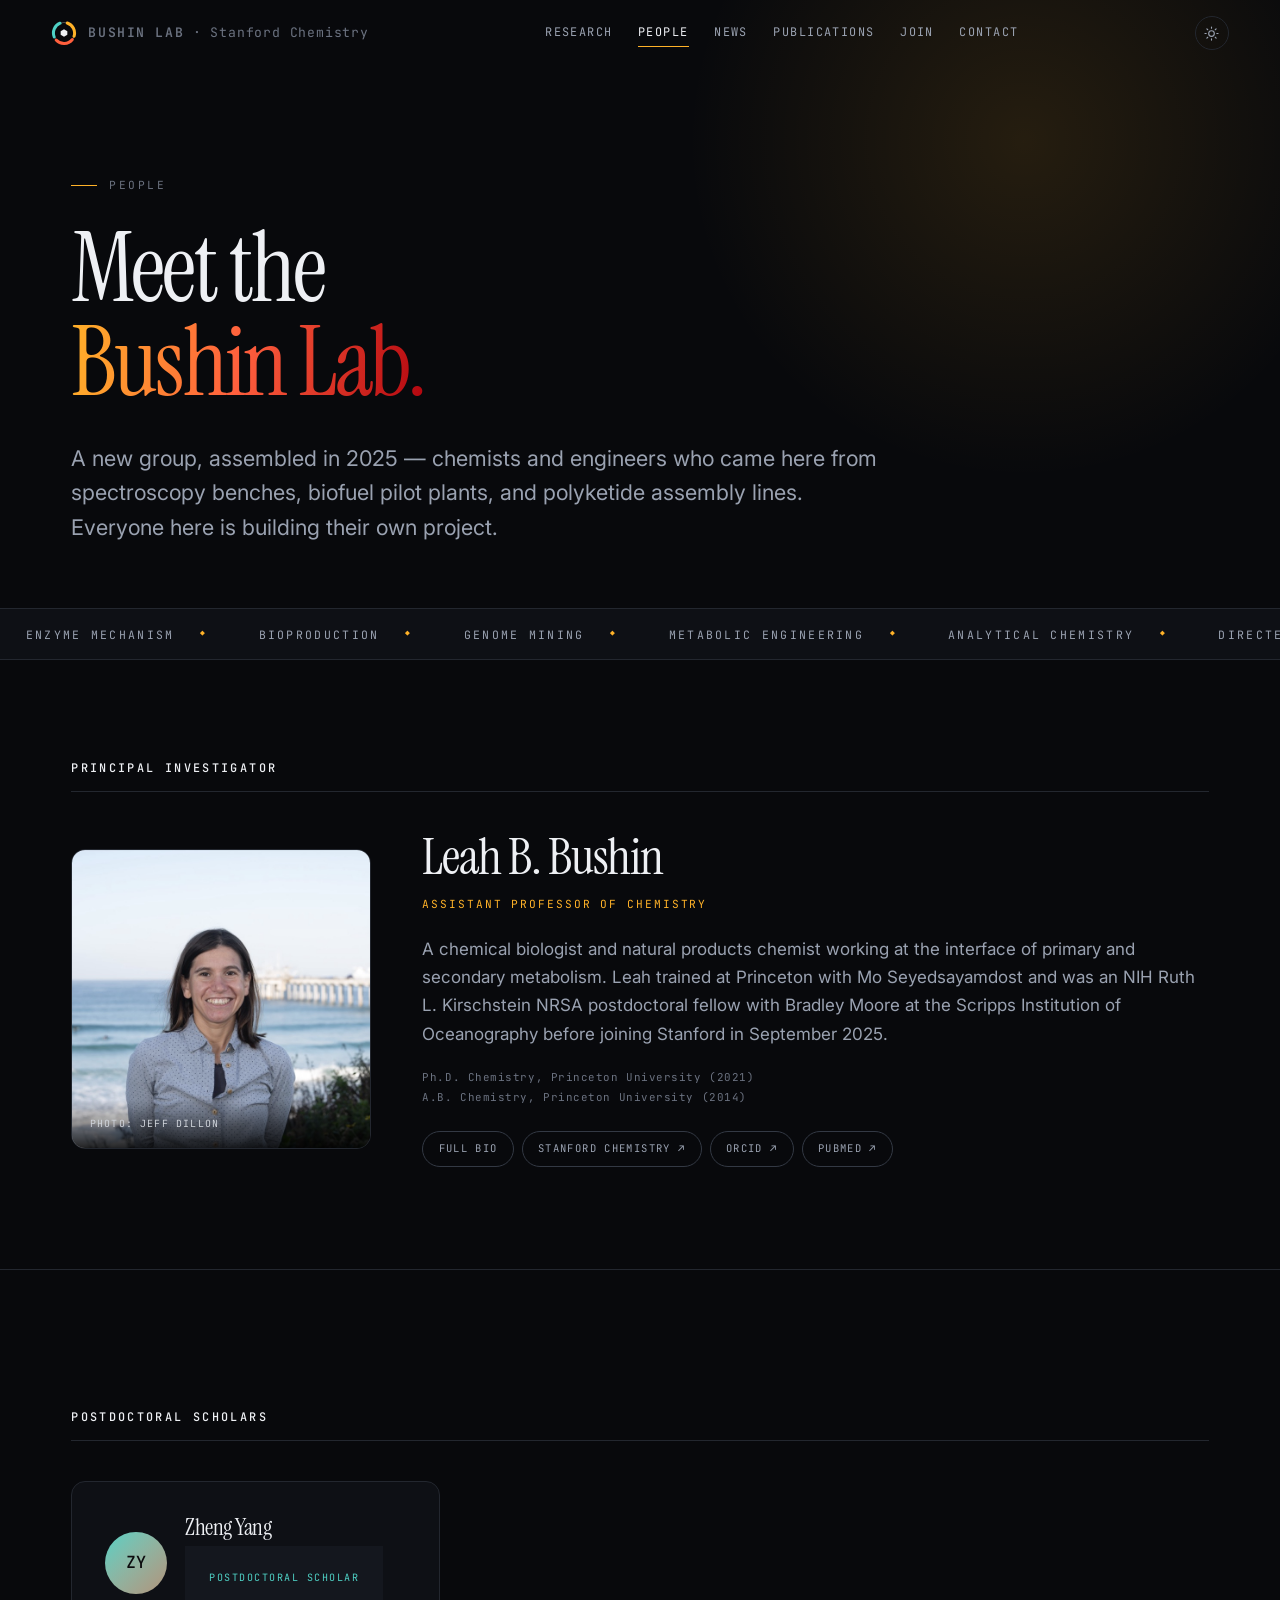
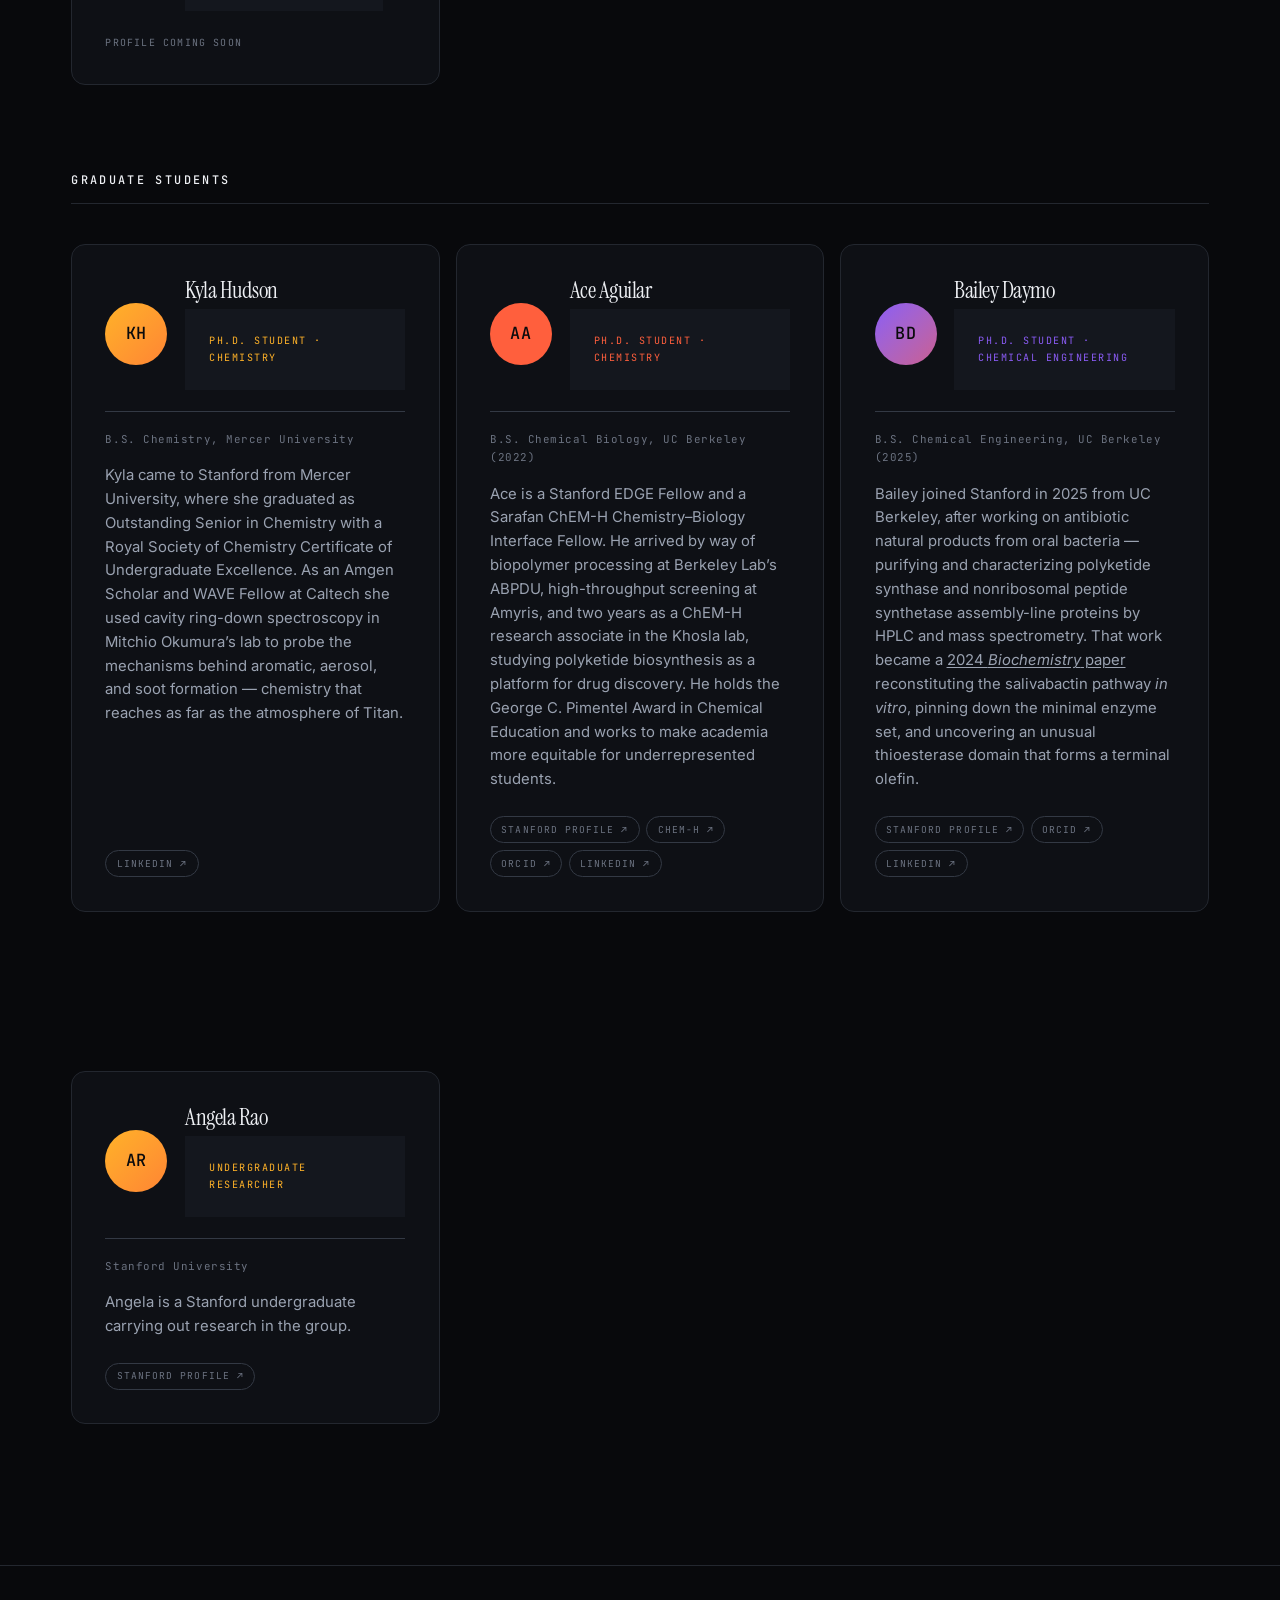
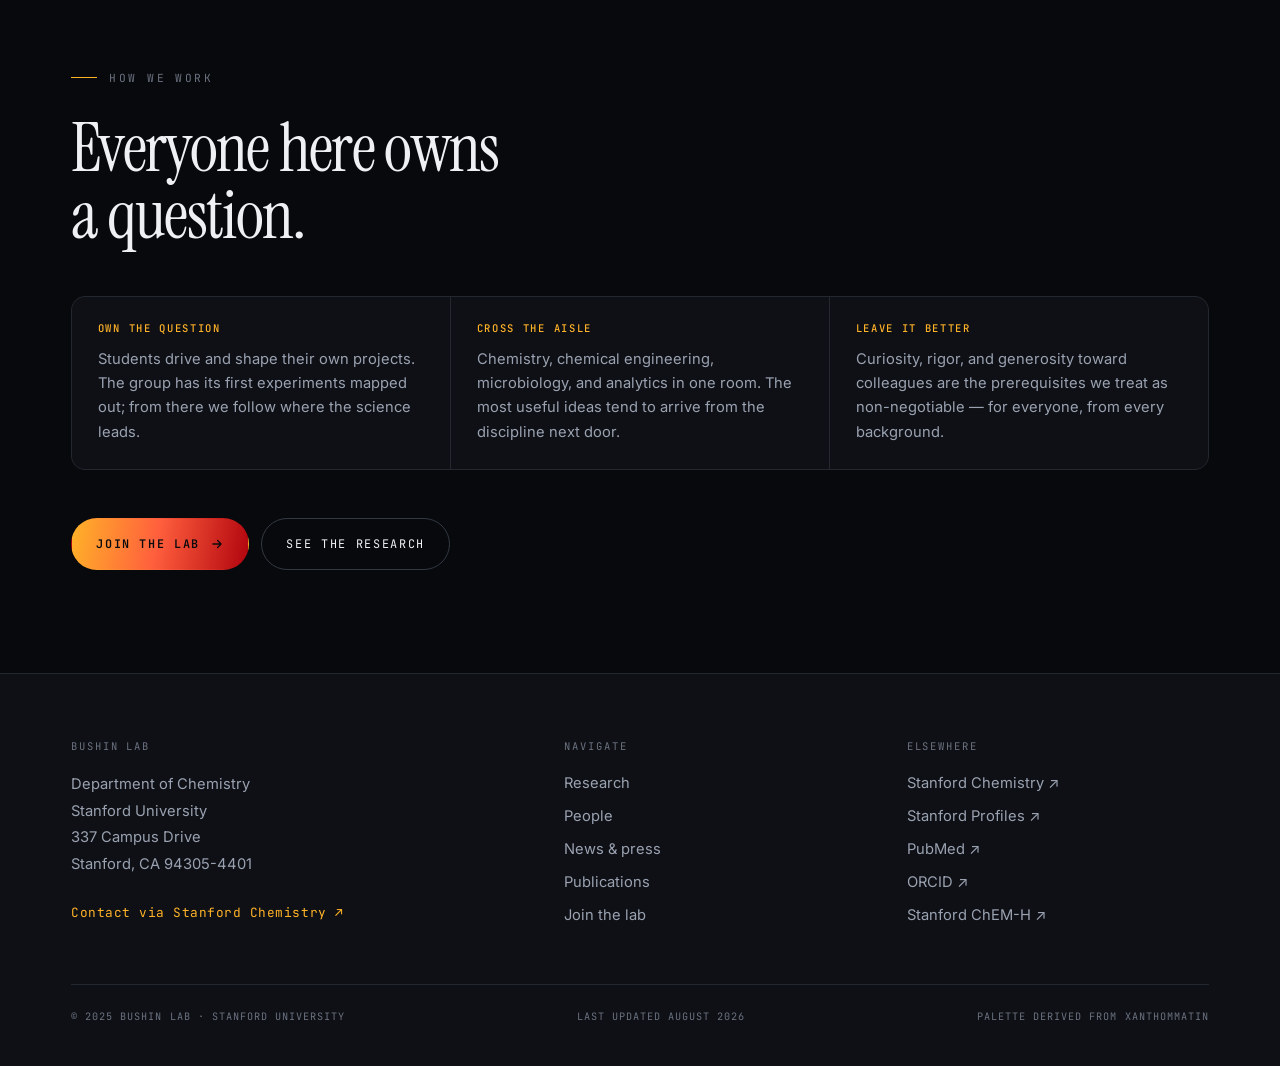
==== commit 949a4b4a: "Set footer copyright to the lab's founding year and note last update The year script rendered the cu" ====
--- a/people.html
+++ b/people.html
@@ -7,13 +7,13 @@
 <meta name="theme-color" content="#fbfaf7" media="(prefers-color-scheme: light)">
 <title>Meet the Bushin Lab — People · Stanford Chemistry</title>
 <meta name="description" content="The people of the Bushin Lab at Stanford Chemistry — principal investigator Leah B. Bushin, postdoctoral scholars, graduate students, and undergraduate researchers.">
-<link rel="canonical" href="https://yeatmanlab.github.io/bushin-lab-website/people.html">
-<meta property="og:url" content="https://yeatmanlab.github.io/bushin-lab-website/people.html">
+<link rel="canonical" href="https://leahbushin.github.io/bushin-lab-website/people.html">
+<meta property="og:url" content="https://leahbushin.github.io/bushin-lab-website/people.html">
 
 <meta property="og:type" content="website">
 <meta property="og:title" content="Meet the Bushin Lab · Stanford Chemistry">
 <meta property="og:description" content="The people building the Bushin Lab at Stanford Chemistry.">
-<meta property="og:image" content="https://yeatmanlab.github.io/bushin-lab-website/assets/img/leah-bushin.jpg">
+<meta property="og:image" content="https://leahbushin.github.io/bushin-lab-website/assets/img/leah-bushin.jpg">
 <meta name="twitter:card" content="summary_large_image">
 
 <link rel="icon" href="data:image/svg+xml,%3Csvg%20xmlns='http://www.w3.org/2000/svg'%20viewBox='0%200%2032%2032'%20fill='none'%3E%3Cpath%20d='M20.02%203.64%20A13.0%2013.0%200%200%201%2028.36%2020.02'%20stroke='%23ffb228'%20stroke-width='3.6'%20stroke-linecap='round'/%3E%3Cpath%20d='M26.24%2024.00%20A13.0%2013.0%200%200%201%206.34%2024.70'%20stroke='%23ff5f3d'%20stroke-width='3.6'%20stroke-linecap='round'/%3E%3Cpath%20d='M3.95%2020.87%20A13.0%2013.0%200%200%201%2011.13%203.95'%20stroke='%234fd1c5'%20stroke-width='3.6'%20stroke-linecap='round'/%3E%3Cpath%20d='M16%2011.4l4.1%202.3v4.6L16%2020.6l-4.1-2.3v-4.6z'%20fill='%23b1040e'/%3E%3C/svg%3E">
@@ -327,7 +327,8 @@
     </div>
 
     <div class="colophon">
-      <span>© <span id="year">2026</span> Bushin Lab · Stanford University</span>
+      <span>© 2025 Bushin Lab · Stanford University</span>
+      <span>Last updated August 2026</span>
       <span>Palette derived from xanthommatin</span>
     </div>
   </div>
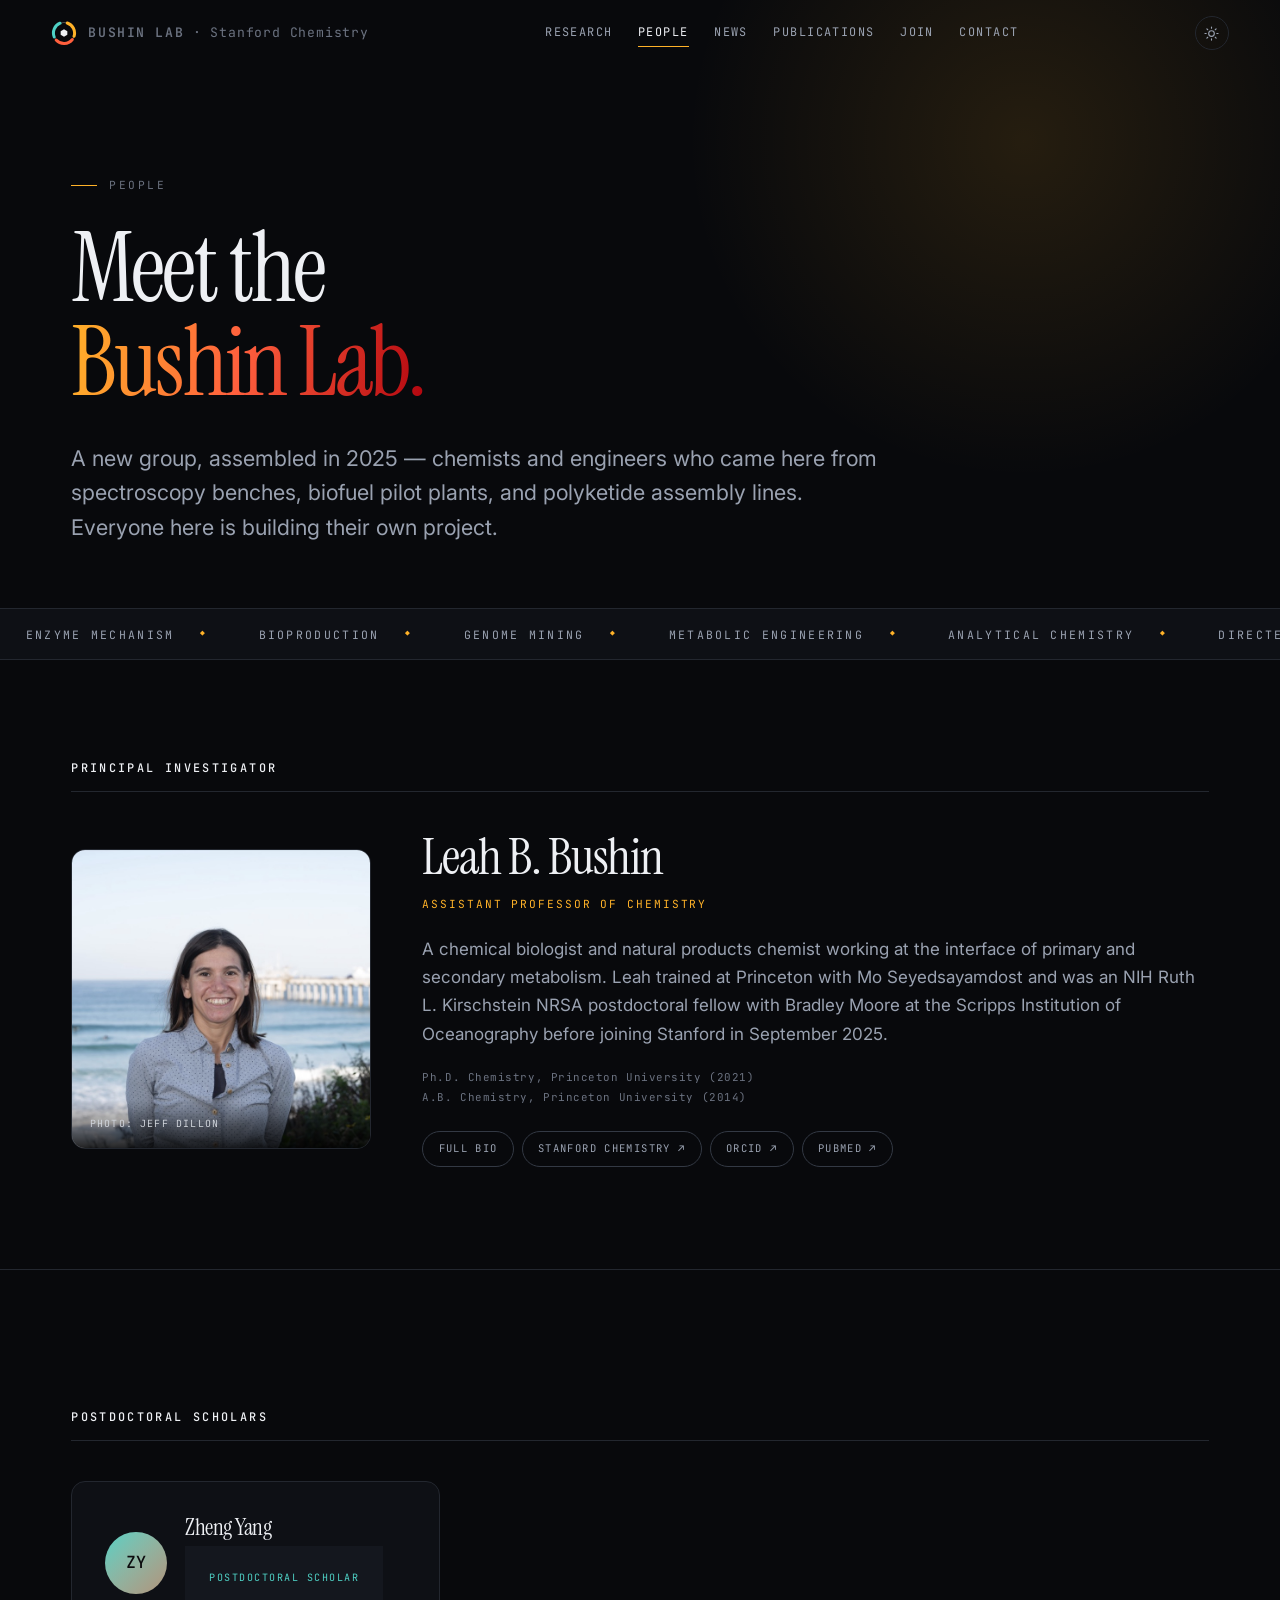
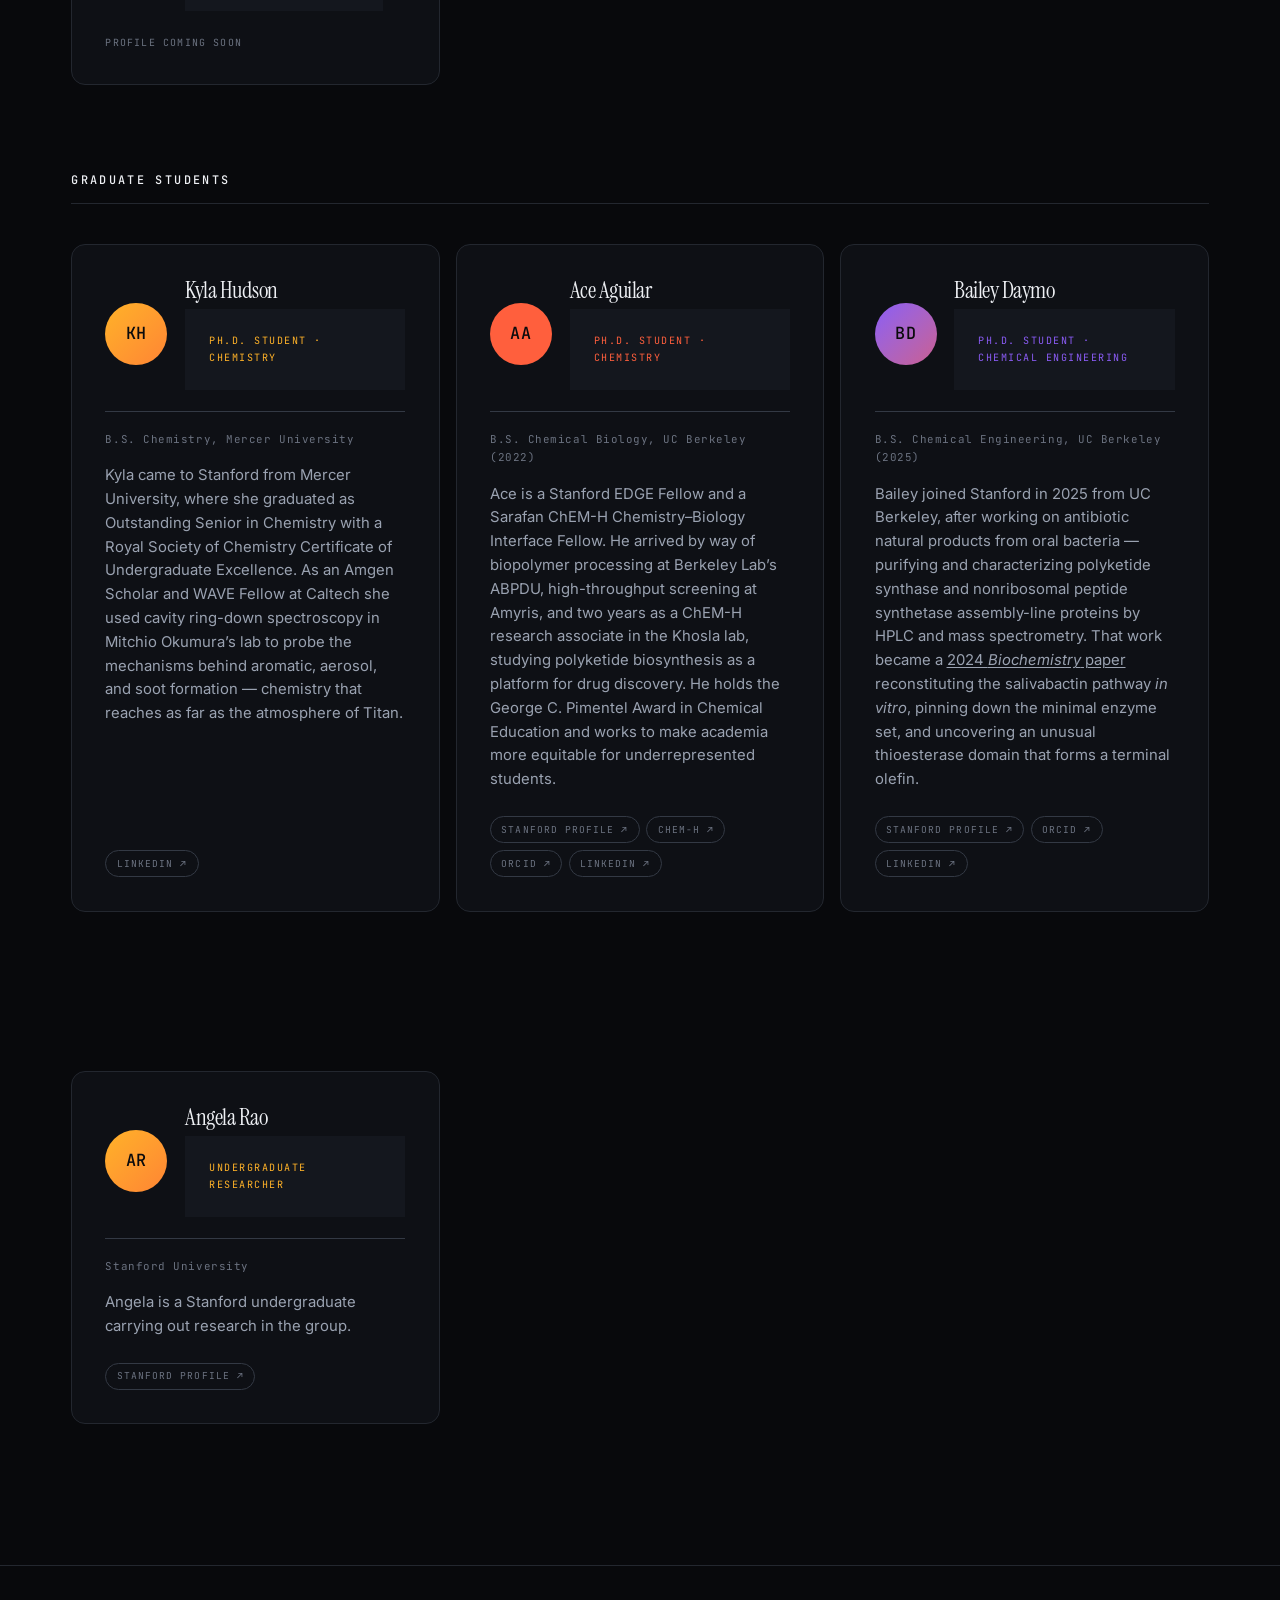
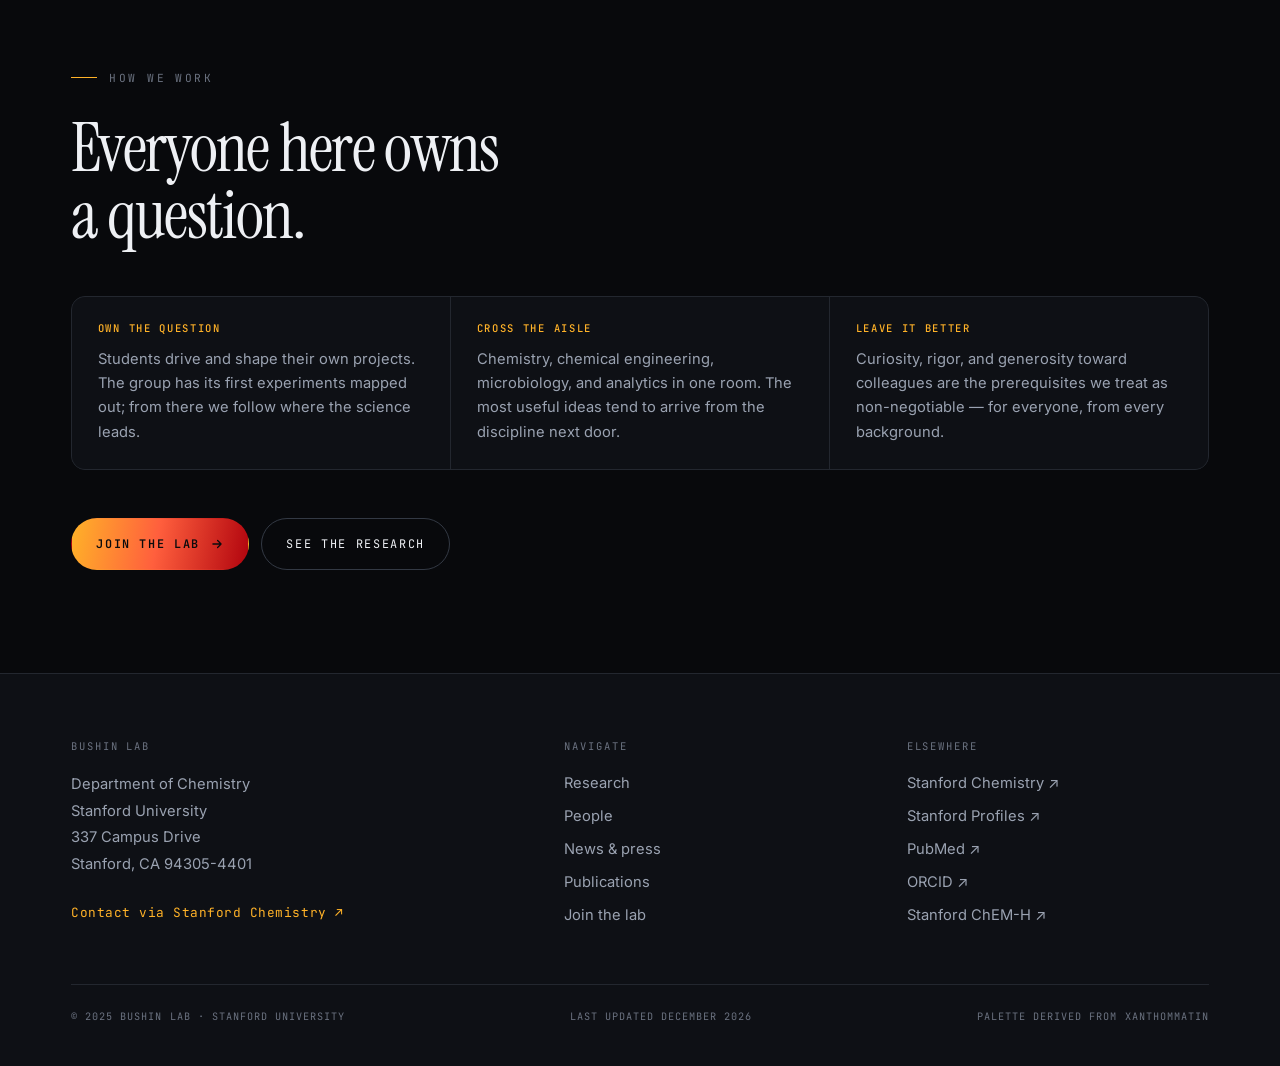
==== commit 8dc94f93: "Derive the footer last-updated stamp from the deploy date Reads document.lastModified, which on GitH" ====
--- a/people.html
+++ b/people.html
@@ -328,7 +328,7 @@
 
     <div class="colophon">
       <span>© 2025 Bushin Lab · Stanford University</span>
-      <span>Last updated August 2026</span>
+      <span id="updated">Last updated August 2026</span>
       <span>Palette derived from xanthommatin</span>
     </div>
   </div>
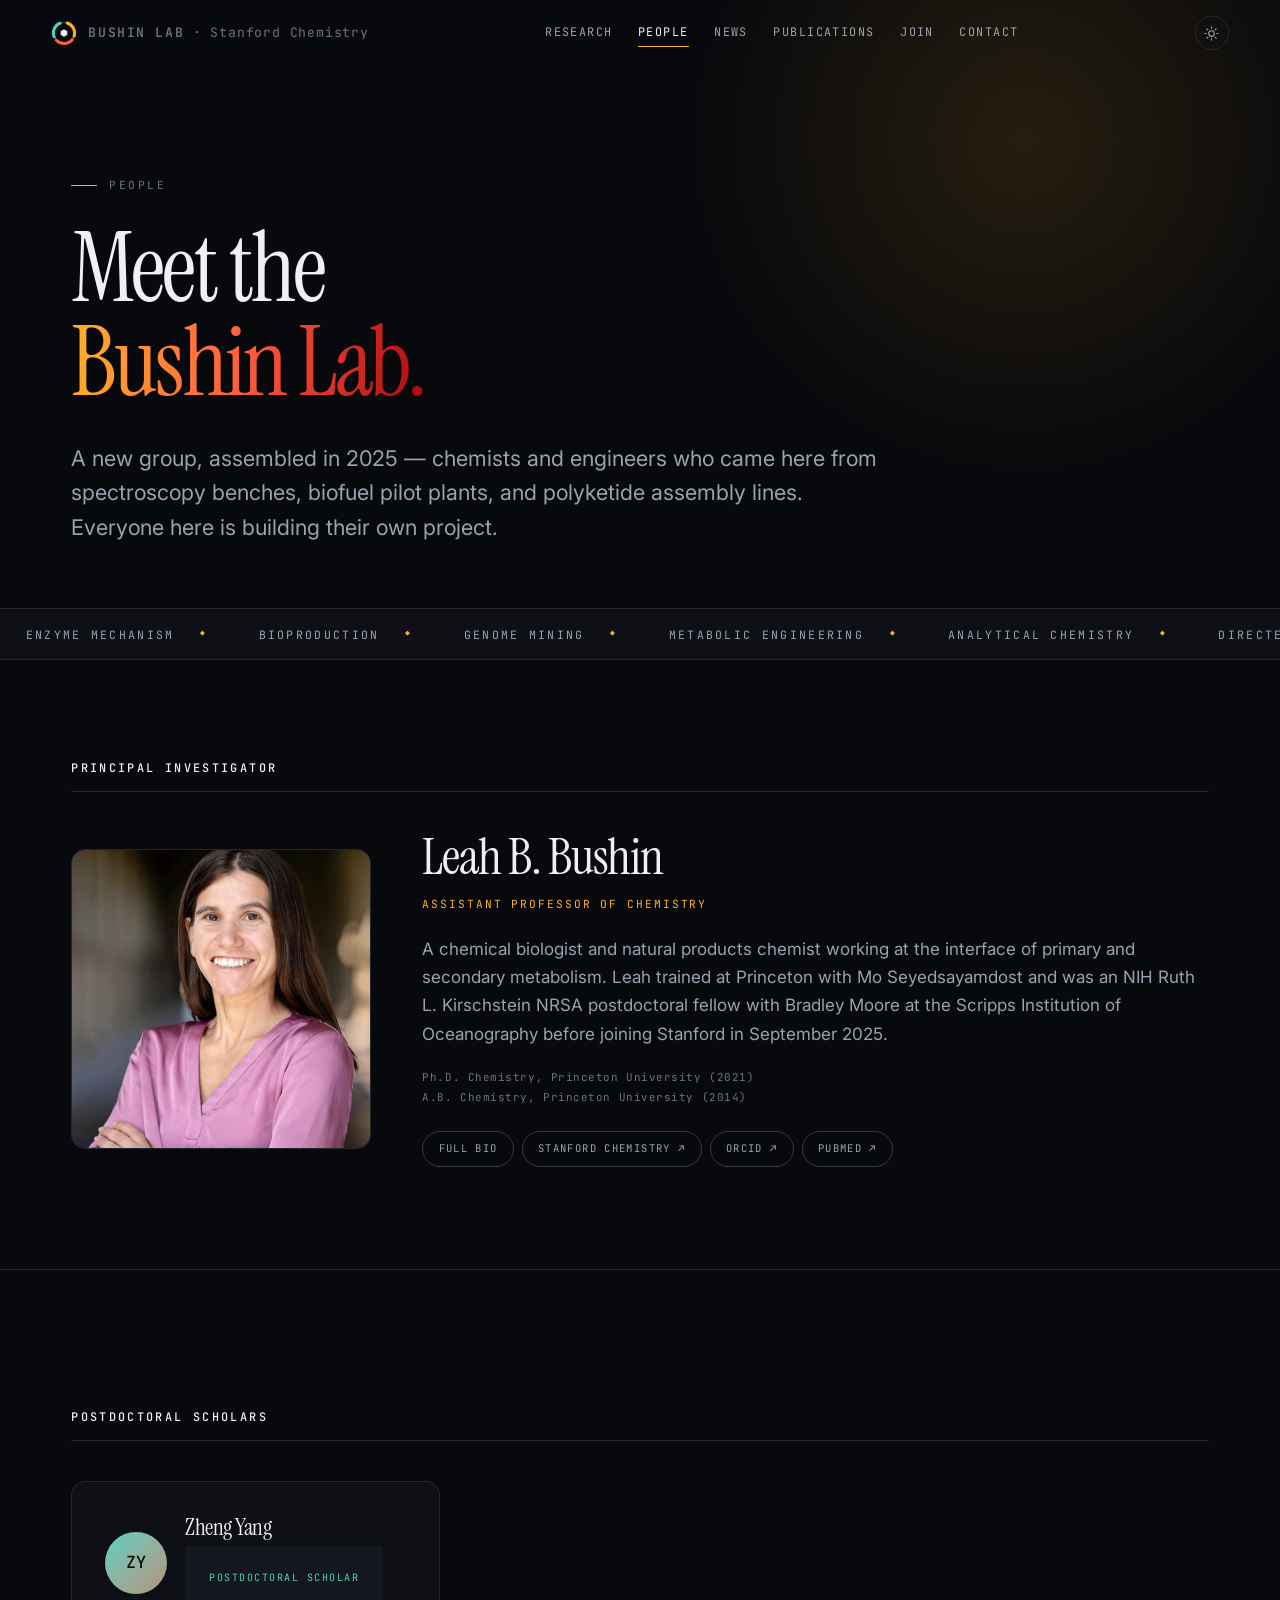
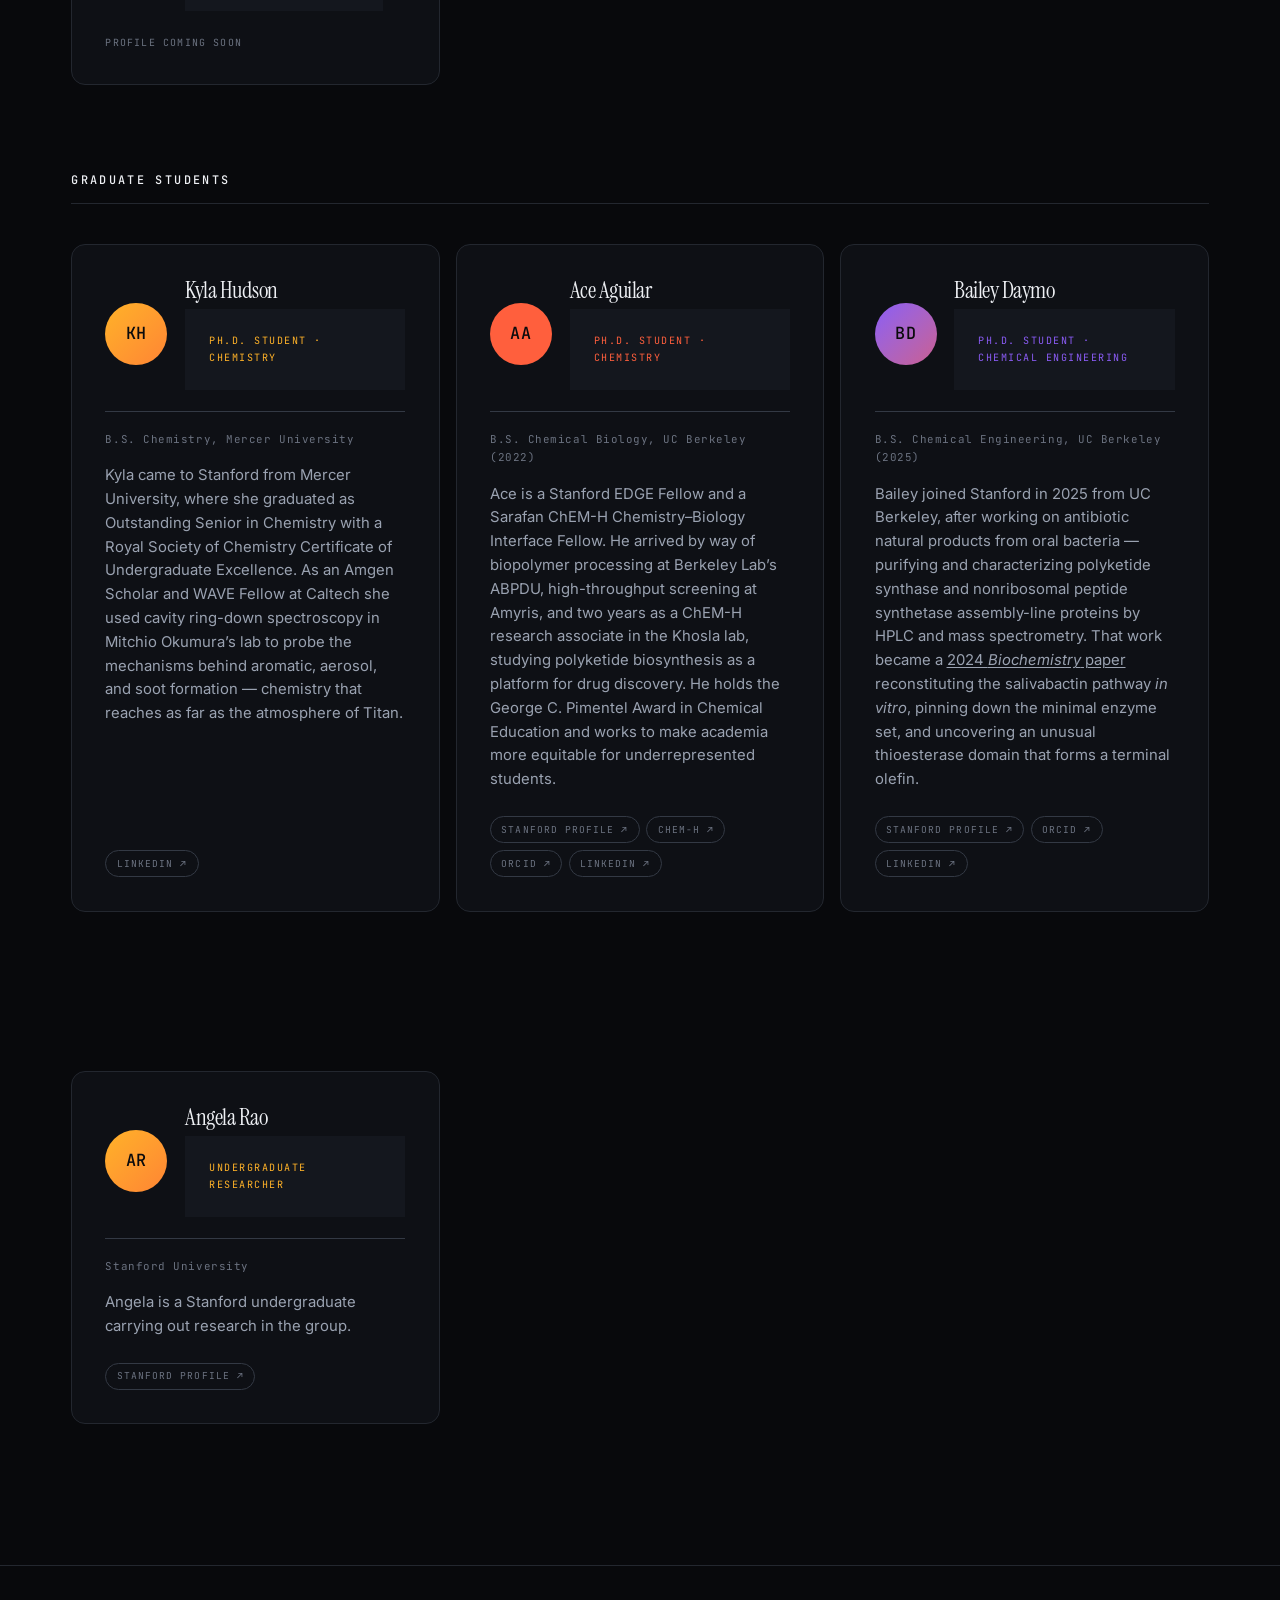
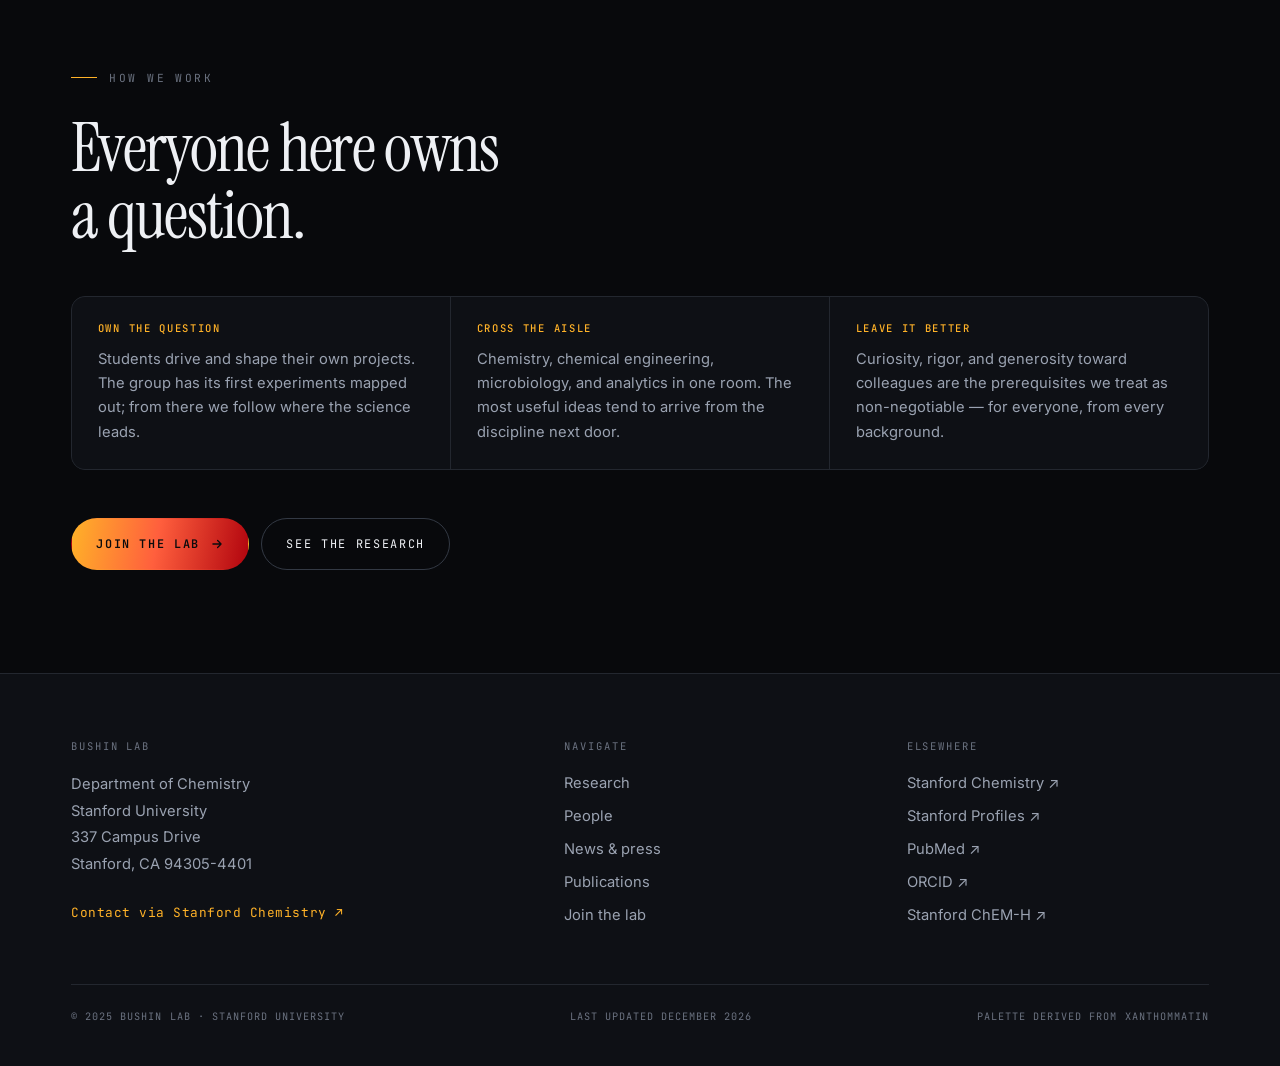
==== commit 37abf337: "New portrait, plainer hero copy, and drop the stats banner - Replace the PI portrait with the curren" ====
--- a/people.html
+++ b/people.html
@@ -92,8 +92,7 @@
     <div class="group-head rv"><h2>Principal Investigator</h2></div>
     <div class="pi-banner rv" data-delay=".06">
       <figure class="portrait">
-        <img src="assets/img/leah-bushin.jpg" alt="Portrait of Professor Leah B. Bushin" width="900" height="900" loading="lazy">
-        <figcaption>Photo: Jeff Dillon</figcaption>
+        <img src="assets/img/leah-bushin.jpg" alt="Portrait of Professor Leah B. Bushin" width="900" height="1125" loading="lazy">
       </figure>
       <div>
         <h2 class="display" style="font-size:clamp(2.1rem,4.4vw,3.2rem)">Leah B. Bushin</h2>
--- a/assets/css/style.css
+++ b/assets/css/style.css
@@ -167,10 +167,6 @@
 
 /* ---------- hero ---------- */
 .hero { position: relative; min-height: 100svh; display: flex; align-items: center; overflow: hidden; }
-#lattice {
-  position: absolute; inset: 0; width: 100%; height: 100%;
-  opacity: .85; z-index: 0;
-}
 .hero::after {
   content: ""; position: absolute; inset: 0; z-index: 1; pointer-events: none;
   background:
@@ -187,8 +183,8 @@
   letter-spacing: -.03em;
   max-width: 17ch;
 }
-.hero h1 .line { display: block; overflow: hidden; }
-.hero h1 .line > span { display: block; transform: translateY(105%); animation: rise 1.05s var(--ease) forwards; }
+.hero h1 .line { display: block; overflow: hidden; padding-bottom: .14em; margin-bottom: -.14em; }
+.hero h1 .line > span { display: block; transform: translateY(120%); animation: rise 1.05s var(--ease) forwards; }
 .hero h1 .line:nth-child(2) > span { animation-delay: .09s; }
 .hero h1 .line:nth-child(3) > span { animation-delay: .18s; }
 .hero h1 .line:nth-child(4) > span { animation-delay: .27s; }
@@ -252,15 +248,6 @@
 .side-note { border-left: 1px solid var(--line); padding-left: 1.6rem; }
 .side-note p + p { margin-top: 1rem; }
 .side-note p { color: var(--fg-muted); font-size: .98rem; }
-
-/* ---------- stats ---------- */
-.stats { display: grid; grid-template-columns: repeat(2, 1fr); gap: 1px; background: var(--line); border: 1px solid var(--line); border-radius: var(--r); overflow: hidden; margin-top: 4rem; }
-@media (min-width: 780px) { .stats { grid-template-columns: repeat(4, 1fr); } }
-.stat { background: var(--bg); padding: 1.75rem 1.4rem; transition: background .3s; }
-.stat:hover { background: var(--bg-elev); }
-.stat b { display: block; font-family: var(--ff-display); font-size: clamp(2.1rem, 4vw, 3rem); line-height: 1; letter-spacing: -.03em; }
-.stat b .u { font-size: .42em; color: var(--accent); vertical-align: baseline; margin-left: .12em; letter-spacing: .02em; }
-.stat small { display: block; margin-top: .6rem; font-family: var(--ff-mono); font-size: .66rem; letter-spacing: .16em; text-transform: uppercase; color: var(--fg-dim); line-height: 1.5; }
 
 /* ---------- research cards ---------- */
 .cards { display: grid; gap: 1px; background: var(--line); border: 1px solid var(--line); border-radius: var(--r); overflow: hidden; margin-top: 3.5rem; }
